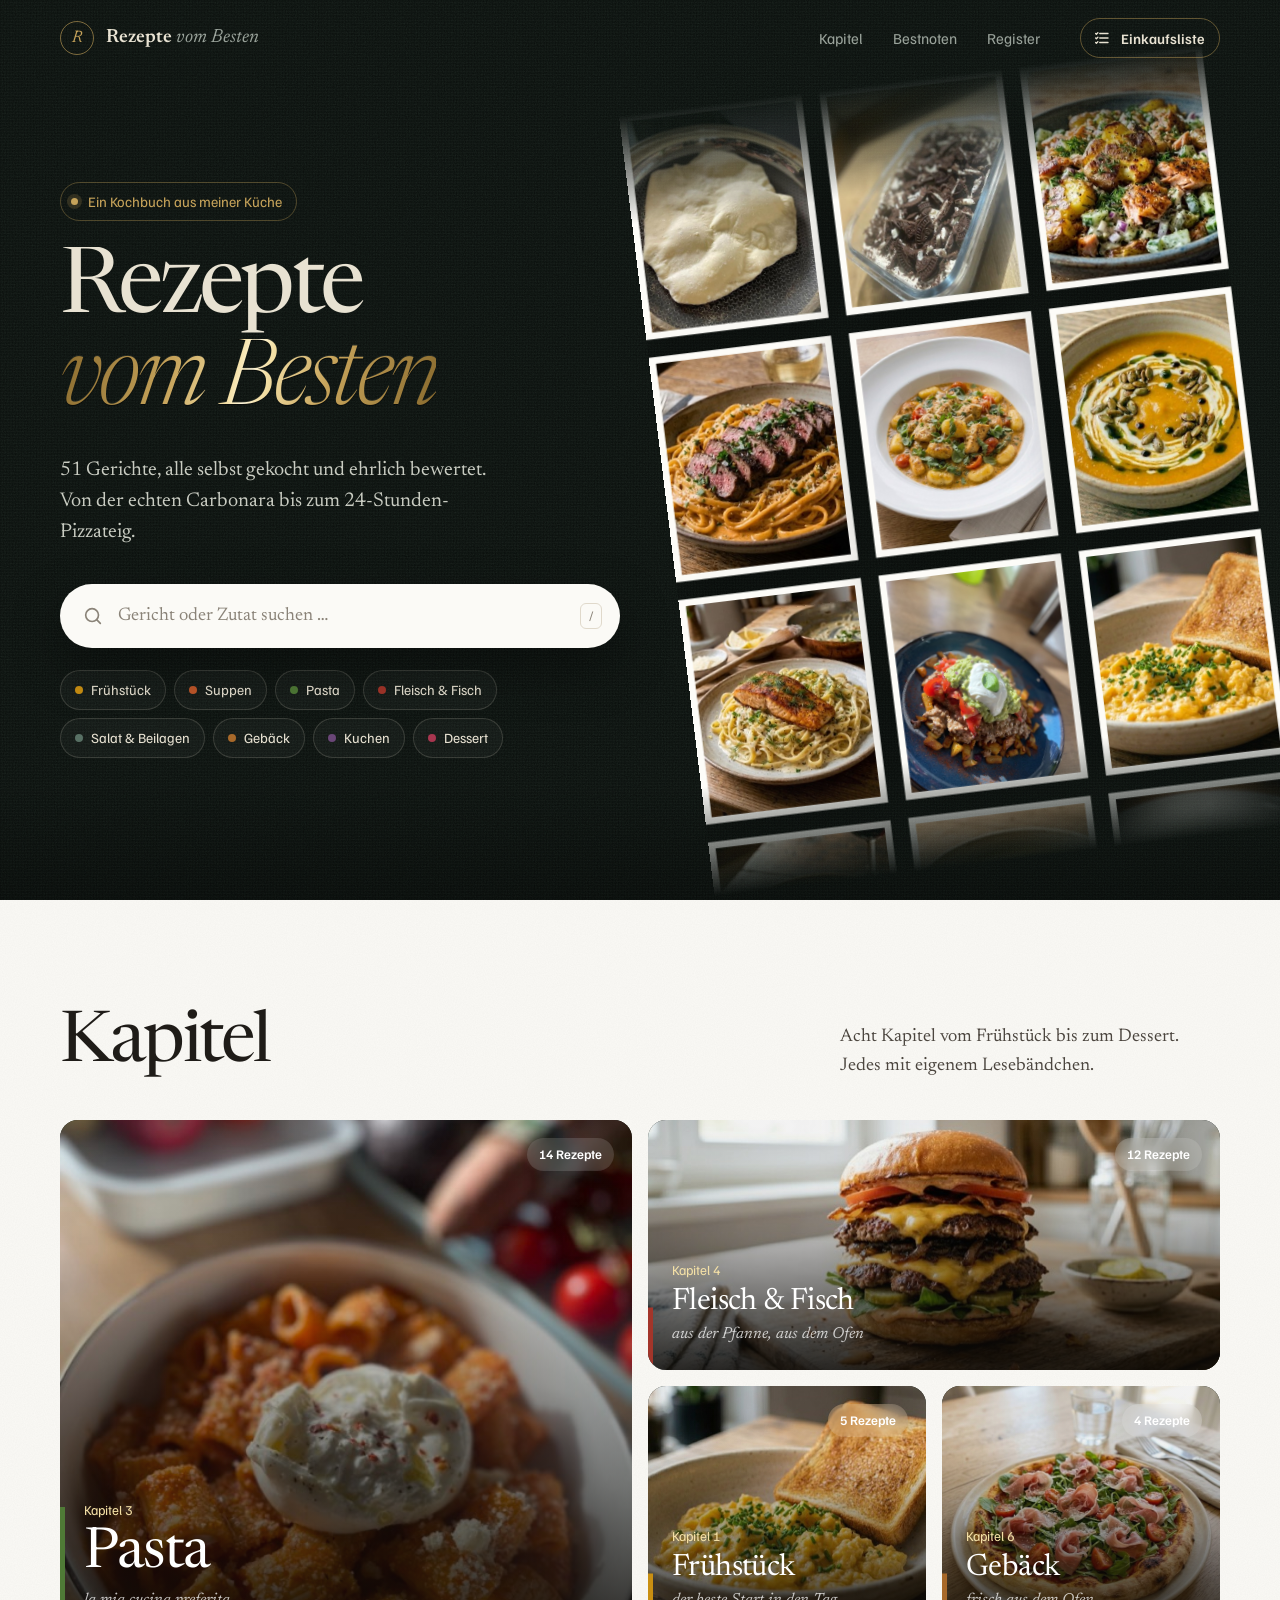
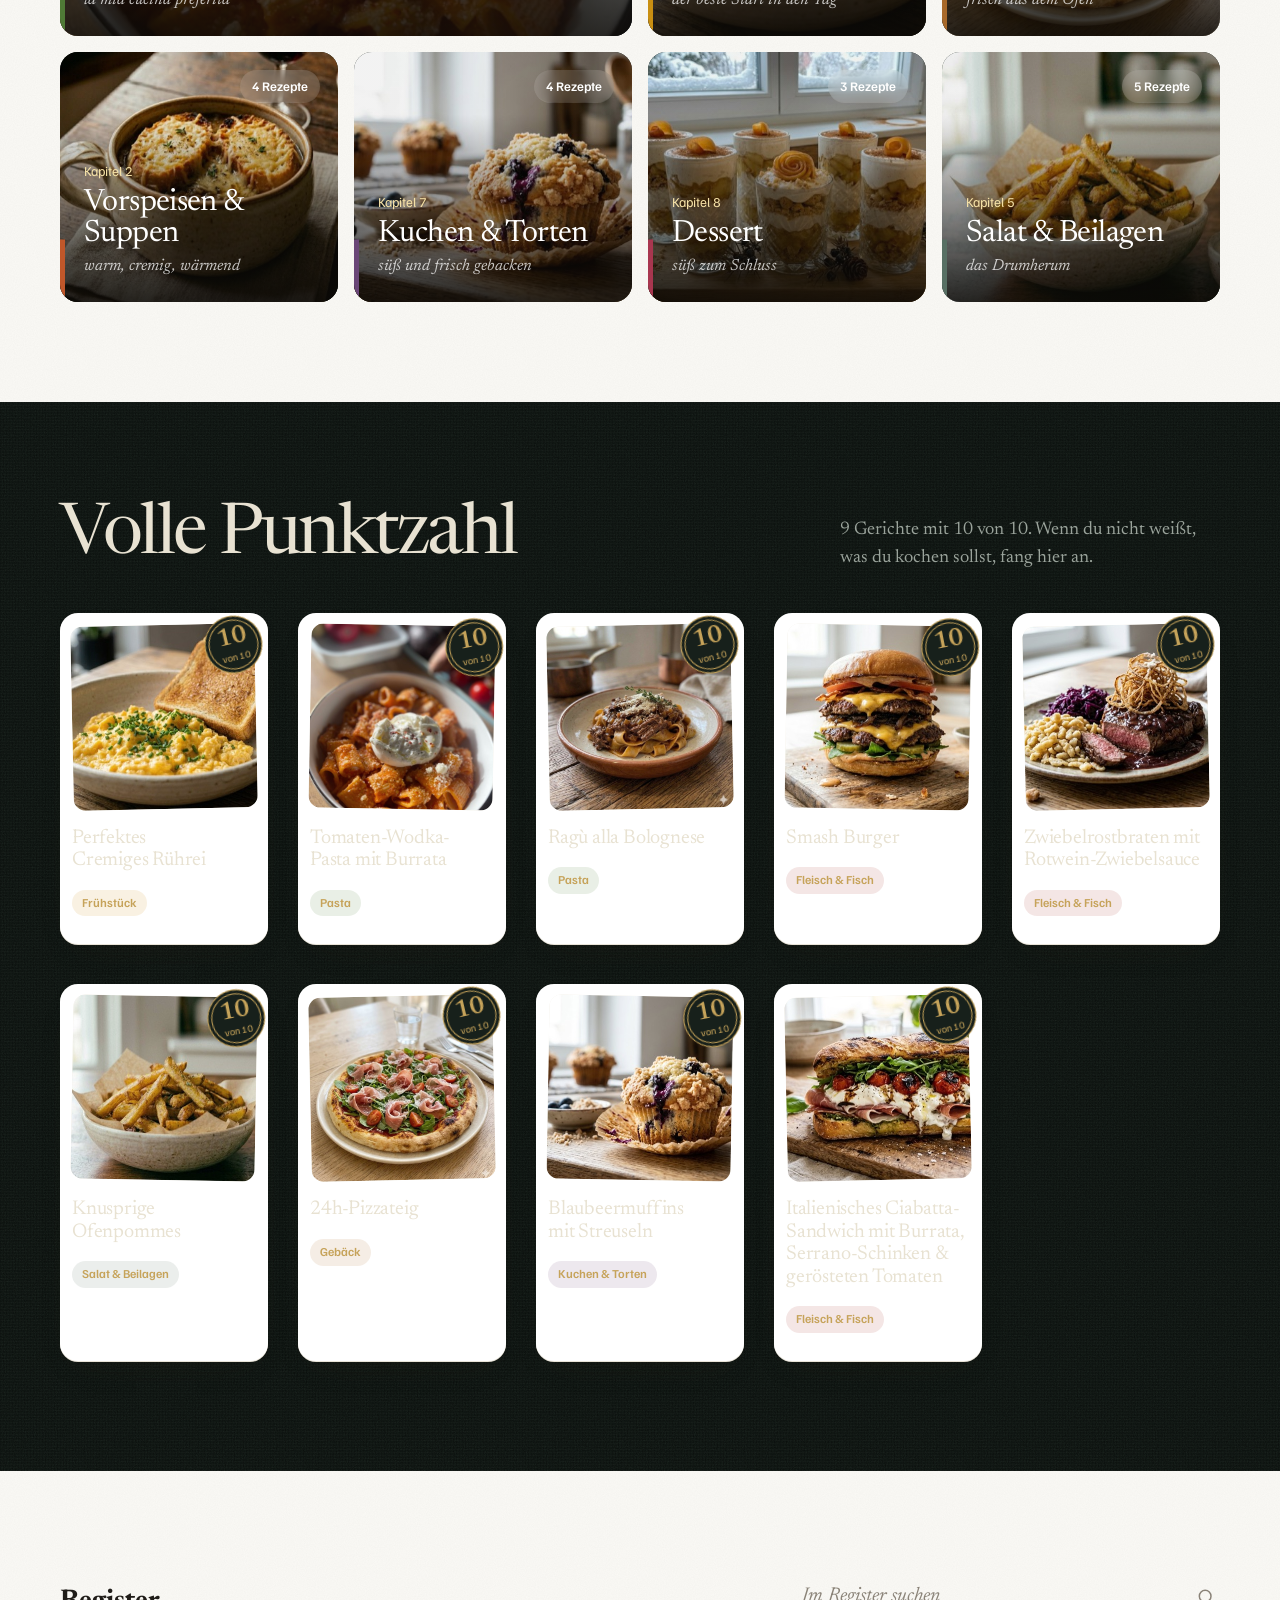
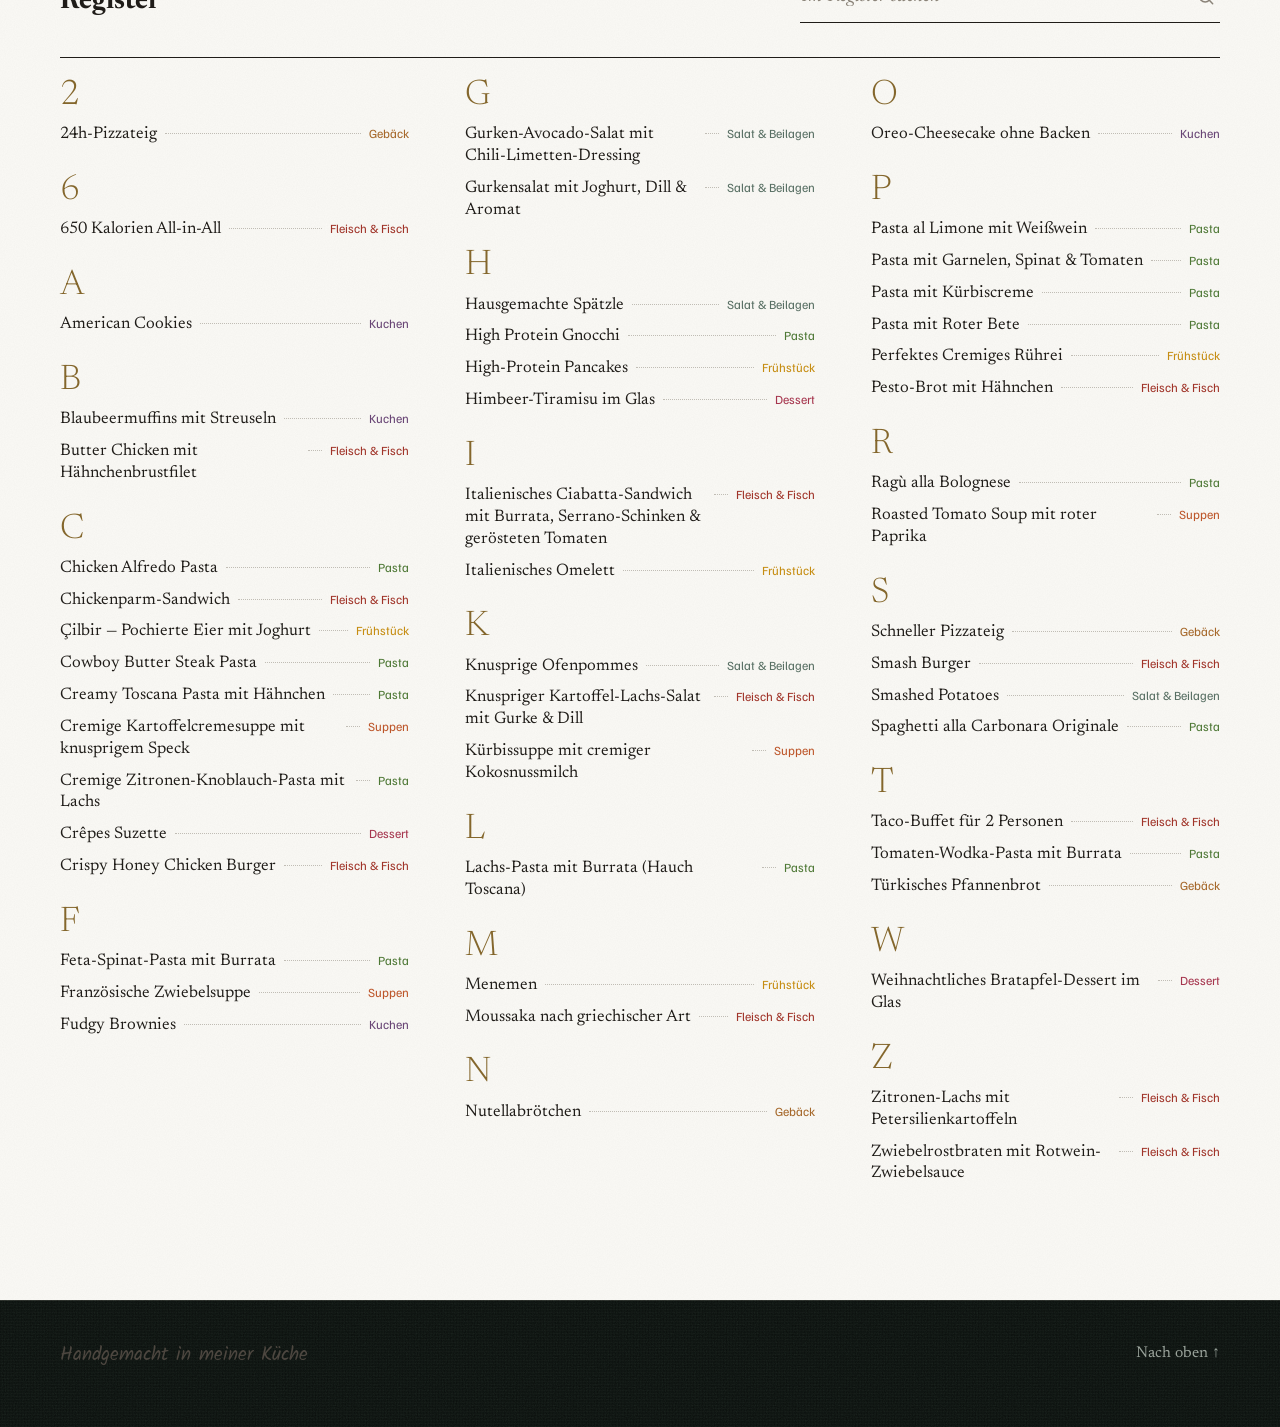
==== index.html @ 5a5b159a "High Protein Gnocchi: Bewertung 7,5/10, Schwierigkeit 3/10 Co-Authored-By: Claude Opus 5.5 <noreply@" ====
<!DOCTYPE html>
<html lang="de">
<head>
<meta charset="UTF-8">
<meta name="viewport" content="width=device-width, initial-scale=1.0, viewport-fit=cover">
<meta name="theme-color" content="#0a0d0b">
<title>Rezepte vom Besten</title>
<link rel="preconnect" href="https://fonts.googleapis.com">
<link rel="preconnect" href="https://fonts.gstatic.com" crossorigin>
<link href="https://fonts.googleapis.com/css2?family=Newsreader:ital,opsz,wght@0,6..72,200..800;1,6..72,200..800&family=Familjen+Grotesk:wght@400..700&family=Kalam:wght@300;400&display=swap" rel="stylesheet">
<link rel="stylesheet" href="assets/book.css?v=5edb16ca">
</head>
<body data-page="index">
<noscript><p style="padding:40px;font-family:Georgia,serif">Für das Kochbuch muss JavaScript eingeschaltet sein.</p></noscript>
<script src="assets/recipes.js?v=9e4c5e9c"></script>
<script src="assets/book.js?v=c3e6f77a"></script>
</body>
</html>
---- assets/book.css ----
/* ═══════════════════════════════════════════════════════════
   Rezepte vom Besten — ein Kochbuch
   Einband (dunkel, Leinen, Goldprägung) + Papierseiten (hell)
   ═══════════════════════════════════════════════════════════ */
:root{
  --paper:#fbfaf6;--paper-2:#f3f0e8;--paper-edge:#e9e4d8;
  --ink:#1f1c18;--ink-2:#4d4740;--pencil:#8a8378;--rule:#e0d9cb;
  --cover:#17201b;--cover-2:#1f2a24;--cover-3:#2a3730;--cover-ink:#e8e2d2;--cover-mute:#9aa39b;
  --foil:#c6a35a;--foil-hi:#f4e0a6;--foil-lo:#86682c;
  --ch:#4f7a36;
  --serif:'Newsreader',Georgia,'Times New Roman',serif;
  --sans:'Familjen Grotesk',system-ui,-apple-system,sans-serif;
  --hand:'Kalam',cursive;
  --ease:cubic-bezier(.2,.75,.2,1);
  --noise:url("data:image/svg+xml,%3Csvg xmlns='http://www.w3.org/2000/svg' width='220' height='220'%3E%3Cfilter id='n'%3E%3CfeTurbulence type='fractalNoise' baseFrequency='.9' numOctaves='3' stitchTiles='stitch'/%3E%3CfeColorMatrix values='0 0 0 0 0 0 0 0 0 0 0 0 0 0 0 0 0 0 .55 0'/%3E%3C/filter%3E%3Crect width='220' height='220' filter='url(%23n)'/%3E%3C/svg%3E");
}
*,*::before,*::after{margin:0;padding:0;box-sizing:border-box}
html{-webkit-text-size-adjust:100%}
body{font-family:var(--serif);font-optical-sizing:auto;background:var(--paper);color:var(--ink);font-size:18px;line-height:1.55;-webkit-font-smoothing:antialiased;overflow-x:hidden}
img{display:block;max-width:100%}
a{color:inherit;text-decoration:none}
button{font:inherit;color:inherit;background:none;border:0;cursor:pointer}
:focus-visible{outline:2px solid var(--ch);outline-offset:3px;border-radius:4px}
.dark :focus-visible,.bar :focus-visible{outline-color:var(--foil)}
.sr{position:absolute;width:1px;height:1px;overflow:hidden;clip:rect(0 0 0 0);white-space:nowrap}
.wrap{max-width:1240px;margin:0 auto;padding:0 40px}
.num{font-variant-numeric:oldstyle-nums proportional-nums}
.tab{font-variant-numeric:tabular-nums lining-nums}

/* textures */
.linen{background-color:var(--cover);
  background-image:var(--noise),
    repeating-linear-gradient(0deg,rgba(255,255,255,.022) 0 1px,transparent 1px 3px),
    repeating-linear-gradient(90deg,rgba(0,0,0,.12) 0 1px,transparent 1px 3px);
  background-blend-mode:overlay,normal,normal;color:var(--cover-ink)}
.grain{position:relative;background-color:var(--paper)}
.grain::before{content:'';position:absolute;inset:0;background-image:var(--noise);opacity:.05;pointer-events:none;mix-blend-mode:multiply}

/* gold foil */
.foil{background:linear-gradient(105deg,var(--foil-lo) 0%,var(--foil) 30%,var(--foil-hi) calc(var(--fx,50%) - 4%),#fff7dc var(--fx,50%),var(--foil-hi) calc(var(--fx,50%) + 4%),var(--foil) 70%,var(--foil-lo) 100%);
  -webkit-background-clip:text;background-clip:text;color:transparent;
  filter:drop-shadow(0 1px 0 rgba(0,0,0,.55)) drop-shadow(0 -1px 0 rgba(255,240,200,.08))}

/* ── Leiste oben ── */
.bar{position:sticky;top:0;z-index:40;color:var(--cover-ink);border-bottom:1px solid rgba(198,163,90,.22)}
.bar .wrap{display:flex;align-items:center;gap:28px;height:60px}
.brand{font-style:italic;font-size:1.15rem;font-weight:400;white-space:nowrap;letter-spacing:.005em}
.brand b{font-style:normal;font-weight:600}
.list-btn{display:inline-flex;align-items:center;gap:10px;font-family:var(--sans);font-size:.9rem;font-weight:600;padding:8px 14px 8px 12px;border:1px solid rgba(198,163,90,.45);border-radius:999px;color:var(--cover-ink);white-space:nowrap;transition:background .2s,border-color .2s}
.list-btn:hover{background:rgba(198,163,90,.12);border-color:var(--foil)}
.list-btn svg{width:18px;height:18px}
.list-btn .count{min-width:22px;height:22px;border-radius:11px;background:var(--foil);color:var(--cover);font-size:.78rem;display:grid;place-items:center;padding:0 6px}
.list-btn .count:empty{display:none}
.list-btn.bump{animation:bump .5s var(--ease)}
@keyframes bump{40%{transform:scale(1.12)}}

/* ── Kapitel-Aufschlag ── */
.opener{position:relative;overflow:hidden;padding:84px 0 110px}
.opener .wrap{display:grid;grid-template-columns:1.1fr .9fr;gap:72px;align-items:start}
.kap{font-family:var(--sans);font-size:.95rem;color:var(--foil);display:flex;align-items:center;gap:14px}
.kap::after{content:'';height:1px;width:64px;background:linear-gradient(90deg,var(--foil),transparent)}
.opener h1{font-weight:300;font-size:clamp(3.8rem,9vw,8.4rem);line-height:.92;letter-spacing:-.03em;margin:22px 0 26px;text-wrap:balance}
.epigraph{font-style:italic;font-size:1.35rem;color:var(--foil);margin-bottom:18px}
.intro{font-size:1.2rem;line-height:1.6;color:#cfd2c8;max-width:34ch}
.minitoc{margin-top:48px;max-width:560px;border-top:1px solid rgba(232,226,210,.14)}
.minitoc a{display:flex;align-items:baseline;gap:12px;padding:11px 0;border-bottom:1px solid rgba(232,226,210,.08);font-size:1.08rem;transition:color .2s,padding .3s var(--ease)}
.minitoc a:hover{color:#fff;padding-left:8px}
.minitoc .lead{flex:1;border-bottom:1px dotted rgba(232,226,210,.28);transform:translateY(-4px);min-width:20px}
.minitoc .r{font-family:var(--sans);font-size:.85rem;color:var(--cover-mute)}
.tipped{position:relative;height:560px;margin-top:20px}
.tipped figure{position:absolute;background:#fdfcf8;padding:10px 10px 34px;box-shadow:0 22px 50px rgba(0,0,0,.45),0 2px 6px rgba(0,0,0,.3);transition:transform .8s var(--ease)}
.tipped img{width:100%;height:100%;object-fit:cover}
.tipped figcaption{position:absolute;left:12px;right:12px;bottom:8px;font-family:var(--hand);font-size:1rem;color:var(--ink-2);white-space:nowrap;overflow:hidden;text-overflow:ellipsis}
.tipped figure:nth-child(1){width:62%;height:62%;right:4%;top:0;transform:rotate(3deg) translate(var(--mx1,0),var(--my1,0))}
.tipped figure:nth-child(2){width:50%;height:48%;left:0;top:30%;transform:rotate(-5deg) translate(var(--mx2,0),var(--my2,0));z-index:2}
.tipped figure:nth-child(3){width:46%;height:44%;right:10%;bottom:0;transform:rotate(1.5deg) translate(var(--mx3,0),var(--my3,0));z-index:3}
.ribbon{position:absolute;top:-4px;right:5%;width:30px;height:min(78%,620px);z-index:5;background:linear-gradient(90deg,rgba(0,0,0,.18),transparent 30%,rgba(255,255,255,.12) 55%,transparent 70%,rgba(0,0,0,.2)),var(--ch);
  clip-path:polygon(0 0,100% 0,100% 100%,50% calc(100% - 16px),0 100%);transform-origin:top center;box-shadow:0 0 0 1px rgba(0,0,0,.1)}
@media (prefers-reduced-motion:no-preference){.ribbon{animation:sway 2.4s var(--ease) .3s both}}
@keyframes sway{0%{transform:translateY(-100%)}55%{transform:translateY(0) rotate(1.4deg)}75%{transform:rotate(-.7deg)}100%{transform:none}}

/* ── Papierseite mit Rezepten ── */
.pages{padding:72px 0 120px;position:relative}
.toolbar{display:flex;align-items:baseline;justify-content:space-between;gap:24px;flex-wrap:wrap;border-bottom:1px solid var(--rule);padding-bottom:14px;margin-bottom:52px}
.toolbar h2{font-weight:400;font-size:clamp(2rem,4vw,2.8rem);letter-spacing:-.02em}
.sort{display:flex;align-items:baseline;gap:6px 20px;flex-wrap:wrap;font-family:var(--sans);font-size:.92rem;color:var(--pencil)}
.sort button{color:var(--ink-2);padding:4px 0;border-bottom:2px solid transparent;transition:color .2s,border-color .2s}
.sort button:hover{color:var(--ink)}
.sort button[aria-pressed="true"]{color:var(--ink);border-bottom-color:var(--ch);font-weight:600}
.grid{display:grid;grid-template-columns:repeat(3,1fr);gap:64px 44px}
.rc{position:relative;display:block;text-align:left}
.plate{position:relative;background:#fff;padding:8px;box-shadow:0 1px 0 var(--paper-edge),0 10px 26px -12px rgba(40,30,15,.28);transition:transform .5s var(--ease),box-shadow .5s var(--ease)}
.plate .ph{aspect-ratio:4/3;overflow:hidden;background:var(--paper-2)}
.plate img{width:100%;height:100%;object-fit:cover;filter:saturate(.92);transition:transform 1.1s var(--ease),filter .5s}
.noimg{width:100%;height:100%;display:grid;place-items:center;font-style:italic;color:var(--pencil);font-size:1.05rem;background:repeating-linear-gradient(135deg,var(--paper-2) 0 10px,var(--paper) 10px 20px)}
.rc:hover .plate,.rc:focus-visible .plate{transform:translateY(-6px) rotate(-.6deg);box-shadow:0 1px 0 var(--paper-edge),0 26px 44px -16px rgba(40,30,15,.36)}
.rc:hover img{transform:scale(1.045);filter:saturate(1.05)}
.stamp{position:absolute;right:-14px;top:-14px;z-index:2;width:66px;height:66px;border-radius:50%;display:grid;place-items:center;align-content:center;background:var(--paper);color:var(--ch);border:1.5px solid currentColor;box-shadow:inset 0 0 0 3px var(--paper),inset 0 0 0 4px currentColor;transform:rotate(-12deg);font-family:var(--sans);line-height:1}
.stamp b{font-family:var(--serif);font-size:1.55rem;font-weight:600}
.stamp small{font-size:.62rem;margin-top:2px}
.stamp.new{font-size:.8rem;font-weight:700}
.rc-label{display:block;font-family:var(--sans);font-size:.8rem;color:var(--ch);margin:22px 0 6px;font-weight:600}
.rc h3{font-weight:500;font-size:1.6rem;line-height:1.12;letter-spacing:-.01em;text-wrap:balance}
.rc h3 span{background:linear-gradient(var(--ch),var(--ch)) 0 100%/0 1.5px no-repeat;transition:background-size .5s var(--ease)}
.rc:hover h3 span{background-size:100% 1.5px}
.rc .script{display:block;font-style:italic;color:var(--pencil);font-size:1.05rem;margin-top:4px}
.rc p{font-size:1rem;color:var(--ink-2);margin-top:12px;display:-webkit-box;-webkit-line-clamp:3;-webkit-box-orient:vertical;overflow:hidden}
.facts{display:grid;grid-template-columns:repeat(3,auto);justify-content:start;gap:0 28px;margin-top:16px;padding-top:12px;border-top:1px solid var(--rule)}
.facts dt{font-family:var(--sans);font-size:.74rem;color:var(--pencil)}
.facts dd{font-family:var(--sans);font-size:.95rem;font-weight:600;color:var(--ink)}
.grid .rc{animation:none}
@media (prefers-reduced-motion:no-preference){.grid.sorted .rc{animation:shuffle .55s var(--ease) both;animation-delay:calc(var(--i)*35ms)}}
@keyframes shuffle{from{opacity:0;transform:translateY(16px)}}

footer.colophon{border-top:1px solid var(--rule);padding:40px 0 56px;color:var(--pencil);font-size:.98rem}
footer.colophon .wrap{display:flex;justify-content:space-between;gap:16px;flex-wrap:wrap}
footer.colophon em{font-family:var(--hand);font-style:normal;font-size:1.2rem;color:var(--ink-2)}
.dark footer.colophon,footer.colophon.dark{border-color:rgba(232,226,210,.12);color:var(--cover-mute)}

/* ═══ Rezept-Seite (Overlay) ═══ */
.sheet-wrap{position:fixed;inset:0;z-index:60;overflow-y:auto;overscroll-behavior:contain;background:rgba(14,19,16,.72);backdrop-filter:blur(6px);-webkit-backdrop-filter:blur(6px);opacity:0;visibility:hidden;transition:opacity .35s,visibility 0s .35s;perspective:2200px}
.sheet-wrap.open{opacity:1;visibility:visible;transition:opacity .35s}
.sheet{position:relative;max-width:1180px;margin:40px auto 80px;min-height:60vh;background:var(--paper);box-shadow:0 40px 120px rgba(0,0,0,.55);transform-origin:left center;min-height:60vh}
.sheet::after{content:'';position:absolute;inset:0 auto 0 0;width:42px;pointer-events:none;background:linear-gradient(90deg,rgba(60,45,20,.13),transparent)}
@media (prefers-reduced-motion:no-preference){
  .sheet-wrap.open .sheet{animation:turn .75s var(--ease) both}
  .sheet-wrap.open .sheet .shade{animation:shade .75s var(--ease) both}
}
@keyframes turn{from{transform:rotateY(-62deg) translateX(30px);opacity:.3}to{transform:none;opacity:1}}
.shade{position:absolute;inset:0;pointer-events:none;z-index:5;background:linear-gradient(90deg,rgba(0,0,0,.35),rgba(0,0,0,0));opacity:0}
@keyframes shade{from{opacity:1}to{opacity:0}}
.sheet-close{position:sticky;top:16px;float:right;margin:16px 16px 0 0;z-index:6;width:46px;height:46px;border-radius:50%;background:var(--paper);border:1px solid var(--rule);display:grid;place-items:center;font-size:1.3rem;box-shadow:0 4px 14px rgba(0,0,0,.1);transition:transform .2s}
.sheet-close:hover{transform:rotate(90deg)}
.s-head{padding:64px 72px 36px}
.s-kap{font-family:var(--sans);font-size:.9rem;color:var(--ch);font-weight:600}
.s-head h2{font-weight:400;font-size:clamp(2.4rem,5.4vw,4.4rem);line-height:1;letter-spacing:-.025em;margin:14px 0 10px;max-width:16ch;text-wrap:balance}
.s-head .script{font-style:italic;font-size:1.35rem;color:var(--pencil)}
.s-row{display:flex;align-items:flex-end;justify-content:space-between;gap:28px;flex-wrap:wrap;margin-top:34px}
.s-facts{display:flex;gap:40px;flex-wrap:wrap}
.s-facts dt{font-family:var(--sans);font-size:.78rem;color:var(--pencil)}
.s-facts dd{font-size:1.25rem;font-weight:500}
.s-actions{display:flex;gap:10px;flex-wrap:wrap}
.btn{display:inline-flex;align-items:center;gap:10px;font-family:var(--sans);font-weight:600;font-size:.95rem;padding:13px 22px;border-radius:999px;border:1.5px solid var(--ink);transition:background .2s,color .2s,transform .15s}
.btn svg{width:18px;height:18px;flex-shrink:0}
.btn:active{transform:scale(.97)}
.btn.solid{background:var(--ink);color:var(--paper)}
.btn.solid:hover{background:var(--ch);border-color:var(--ch)}
.btn:not(.solid):hover{background:var(--ink);color:var(--paper)}
.s-photo{margin:0 72px;background:#fff;padding:10px;box-shadow:0 14px 40px -18px rgba(40,30,15,.35)}
.s-photo img{width:100%;aspect-ratio:21/9;object-fit:cover}
.s-body{display:grid;grid-template-columns:minmax(300px,380px) 1fr;gap:64px;padding:56px 72px 40px}
.s-body h3{font-weight:500;font-size:1.9rem;letter-spacing:-.015em;margin-bottom:4px}
.ings{position:sticky;top:24px;align-self:start}
.servings{display:flex;align-items:center;gap:12px;margin:12px 0 18px;font-family:var(--sans);font-size:.95rem;color:var(--ink-2)}
.stepper{display:inline-flex;align-items:center;border:1.5px solid var(--ink);border-radius:999px;overflow:hidden}
.stepper button{width:38px;height:36px;font-size:1.2rem;line-height:1;transition:background .2s}
.stepper button:hover{background:var(--paper-2)}
.stepper button:disabled{opacity:.3;cursor:default}
.stepper output{min-width:46px;text-align:center;font-weight:700;font-size:1.05rem}
.servings .reset-s{color:var(--pencil);text-decoration:underline;text-underline-offset:3px;font-size:.85rem}
.servings .reset-s[hidden]{display:none}
.ing-list{list-style:none}
.ing-group{font-family:var(--sans);font-size:.82rem;font-weight:700;color:var(--ch);padding:18px 0 4px}
.ing{display:grid;grid-template-columns:24px 1fr;gap:14px;align-items:start;padding:10px 0;border-bottom:1px solid var(--rule);cursor:pointer;user-select:none;-webkit-tap-highlight-color:transparent}
.box{width:20px;height:20px;margin-top:3px;border:1.5px solid var(--ink-2);border-radius:4px;position:relative;transition:border-color .2s,background .2s}
.box svg{position:absolute;inset:-4px -6px -2px -2px;width:28px;height:26px;stroke:var(--ch);stroke-width:2.6;fill:none;stroke-linecap:round;stroke-linejoin:round;stroke-dasharray:30;stroke-dashoffset:30;transition:stroke-dashoffset .35s var(--ease)}
.box svg{opacity:0}.ing.done .box svg{stroke-dashoffset:0;opacity:1}
.ing.done .box{border-color:var(--pencil)}
.ing-t{justify-self:start;position:relative;font-size:1.05rem;line-height:1.4;transition:color .3s}
.ing-a{font-family:var(--sans);font-weight:600;font-size:.95rem;margin-right:6px;font-variant-numeric:tabular-nums}
.ing-a.scaled{color:var(--ch)}
.ing-t::after{content:'';position:absolute;left:-3px;right:-3px;top:55%;height:2px;border-radius:2px;background:var(--pencil);transform:scaleX(0) rotate(-.8deg);transform-origin:left;transition:transform .4s var(--ease);opacity:.85}
.ing.done .ing-t{color:var(--pencil)}
.ing.done .ing-t::after{transform:scaleX(1) rotate(-.8deg)}
.progress{margin-top:18px;font-family:var(--sans);font-size:.85rem;color:var(--pencil);display:flex;justify-content:space-between}
.track{height:3px;background:var(--rule);border-radius:2px;margin-top:8px;overflow:hidden}
.track i{display:block;height:100%;background:var(--ch);width:0;transition:width .45s var(--ease)}
.ing-actions{display:flex;flex-direction:column;gap:10px;margin-top:22px}
.ing-actions .btn{justify-content:center}
.linkish{font-family:var(--sans);font-size:.88rem;color:var(--pencil);text-decoration:underline;text-underline-offset:3px;align-self:center}
.linkish:hover{color:var(--ink)}
.steps{list-style:none;counter-reset:s}
.step{display:grid;grid-template-columns:70px 1fr;gap:20px;padding:26px 0;border-bottom:1px solid var(--rule);cursor:pointer;-webkit-tap-highlight-color:transparent}
.step:first-child{padding-top:14px}
.step-n{position:relative;font-weight:300;font-size:3.4rem;line-height:.9;color:var(--ch);font-variant-numeric:oldstyle-nums;transition:opacity .3s}
.step-n svg{position:absolute;left:-4px;top:-6px;width:58px;height:52px;fill:none;stroke:var(--ink-2);stroke-width:2.4;stroke-linecap:round;stroke-dasharray:80;stroke-dashoffset:80;transition:stroke-dashoffset .5s var(--ease)}
.step.done .step-n{color:var(--rule)}
.step.done .step-n svg{stroke-dashoffset:0}
.step h4{font-weight:600;font-size:1.28rem;line-height:1.25;margin-bottom:6px}
.step p{font-size:1.1rem;line-height:1.68;color:var(--ink-2);max-width:66ch;transition:color .3s}
.step.done h4,.step.done p{color:var(--pencil)}
.timer-chip{display:inline-flex;align-items:center;gap:6px;font-family:var(--sans);font-size:.82rem;font-weight:600;color:var(--ch);border:1.5px solid currentColor;border-radius:999px;padding:2px 10px 2px 8px;margin:0 2px;vertical-align:1px;white-space:nowrap;transition:background .2s,color .2s}
.timer-chip svg{width:14px;height:14px}
.timer-chip:hover{background:var(--ch);color:#fff}
.timer-chip.running{background:var(--ch);color:#fff}
.hint{font-family:var(--sans);font-size:.85rem;color:var(--pencil);margin-top:10px}
.notes{padding:20px 72px 80px}
.notes h3{font-weight:500;font-size:1.9rem;margin-bottom:24px}
.slips{display:grid;grid-template-columns:repeat(auto-fill,minmax(260px,1fr));gap:28px}
.slip{position:relative;background:#fffbea;padding:26px 22px 20px;font-family:var(--hand);font-weight:300;font-size:1.18rem;line-height:1.45;color:#3c3a50;box-shadow:0 8px 20px -10px rgba(60,45,10,.3);background-image:repeating-linear-gradient(transparent 0 27px,rgba(80,110,160,.14) 27px 28px);background-position:0 18px}
.slip:nth-child(odd){transform:rotate(-1.1deg)}
.slip:nth-child(even){transform:rotate(.9deg)}
.slip::before{content:'';position:absolute;top:-10px;left:50%;width:84px;height:22px;transform:translateX(-50%) rotate(-2deg);background:rgba(225,215,185,.75);box-shadow:0 1px 2px rgba(0,0,0,.08)}

/* ═══ Timer ═══ */
.timers{position:fixed;left:20px;bottom:20px;z-index:90;display:flex;flex-direction:column-reverse;gap:10px;max-width:calc(100vw - 40px)}
.tm{display:grid;grid-template-columns:auto 1fr auto;align-items:center;gap:14px;min-width:270px;padding:12px 12px 12px 16px;border-radius:16px;color:var(--cover-ink);box-shadow:0 16px 40px rgba(0,0,0,.4);border:1px solid rgba(198,163,90,.3)}
@media (prefers-reduced-motion:no-preference){.tm{animation:pop .4s var(--ease) both}}
@keyframes pop{from{opacity:0;transform:translateY(14px) scale(.96)}}
.tm .clock{font-family:var(--sans);font-weight:700;font-size:1.55rem;font-variant-numeric:tabular-nums;letter-spacing:-.01em}
.tm .lbl{font-size:.92rem;line-height:1.25;color:var(--cover-mute);overflow:hidden;display:-webkit-box;-webkit-line-clamp:2;-webkit-box-orient:vertical}
.tm .ctl{display:flex;gap:4px}
.tm .ctl button{width:34px;height:34px;border-radius:50%;display:grid;place-items:center;color:var(--cover-ink);transition:background .2s}
.tm .ctl button:hover{background:rgba(232,226,210,.12)}
.tm .ctl svg{width:16px;height:16px}
.tm.paused .clock{opacity:.5}
.tm.ring{border-color:var(--foil);background-color:#3a2e14}
.tm.ring .clock{color:var(--foil-hi)}
@media (prefers-reduced-motion:no-preference){.tm.ring{animation:ring 1s ease-in-out infinite}}
@keyframes ring{50%{box-shadow:0 0 0 6px rgba(198,163,90,.35),0 16px 40px rgba(0,0,0,.4)}}

/* ═══ Einkaufsliste ═══ */
.drawer-bg{position:fixed;inset:0;z-index:70;background:rgba(14,19,16,.5);opacity:0;visibility:hidden;transition:opacity .3s,visibility 0s .3s}
.drawer-bg.open{opacity:1;visibility:visible;transition:opacity .3s}
.drawer{position:fixed;top:0;right:0;bottom:0;z-index:71;width:min(440px,100vw);display:flex;flex-direction:column;box-shadow:-30px 0 80px rgba(0,0,0,.3);transform:translateX(104%);transition:transform .45s var(--ease)}
.drawer.open{transform:none}
.drawer-h{display:flex;align-items:center;justify-content:space-between;padding:26px 28px 14px;border-bottom:1px solid var(--rule)}
.drawer-h h2{font-weight:400;font-size:2rem;letter-spacing:-.02em}
.drawer-b{flex:1;overflow-y:auto;padding:8px 28px 24px;position:relative}
.lg{padding:18px 0 6px}
.lg-h{display:flex;align-items:baseline;justify-content:space-between;gap:12px;margin-bottom:4px}
.lg-h a{font-weight:600;font-size:1.12rem;line-height:1.25}
.lg-h a:hover{text-decoration:underline;text-underline-offset:3px}
.lg-h small{display:block;font-family:var(--sans);font-size:.78rem;color:var(--pencil);font-weight:400}
.lg-h button{font-family:var(--sans);font-size:.8rem;color:var(--pencil);text-decoration:underline;text-underline-offset:3px;flex-shrink:0}
.drawer .ing{padding:8px 0}
.drawer-f{display:flex;gap:10px;flex-wrap:wrap;padding:16px 28px 24px;border-top:1px solid var(--rule)}
.drawer-f .btn{padding:10px 16px;font-size:.88rem}
.empty{padding:40px 0;color:var(--ink-2);font-size:1.1rem;max-width:30ch}
.empty em{display:block;font-family:var(--hand);font-style:normal;font-size:1.3rem;color:var(--pencil);margin-top:10px}
.x{width:42px;height:42px;border-radius:50%;display:grid;place-items:center;font-size:1.3rem;transition:background .2s,transform .2s}
.x:hover{background:var(--paper-2);transform:rotate(90deg)}

.toast{position:fixed;left:50%;bottom:24px;z-index:95;transform:translate(-50%,20px);opacity:0;visibility:hidden;display:flex;align-items:center;gap:16px;padding:12px 12px 12px 20px;border-radius:999px;font-family:var(--sans);font-size:.95rem;color:var(--cover-ink);box-shadow:0 16px 40px rgba(0,0,0,.35);transition:opacity .3s,transform .4s var(--ease),visibility 0s .4s}
.toast.show{opacity:1;visibility:visible;transform:translate(-50%,0);transition:opacity .3s,transform .4s var(--ease)}
.toast button{font-weight:700;color:var(--foil);padding:6px 12px;border-radius:999px}
.toast button:hover{background:rgba(198,163,90,.14)}

/* ═══ Startseite ═══ */
.register{padding:40px 0 110px}
.reg-top{display:flex;align-items:flex-end;justify-content:space-between;gap:30px;flex-wrap:wrap;margin-bottom:34px}
.reg-top .page-h{margin-bottom:0}
.find{position:relative;width:min(420px,100%)}
.find input{width:100%;font:inherit;font-size:1.25rem;font-style:italic;background:transparent;border:0;border-bottom:1.5px solid var(--ink);padding:10px 36px 10px 2px;color:var(--ink)}
.find input::placeholder{color:var(--pencil)}
.find input:focus{outline:none;border-bottom-color:var(--foil-lo)}
.find svg{position:absolute;right:4px;top:50%;width:20px;height:20px;transform:translateY(-50%);color:var(--pencil)}
.reg{columns:3 280px;column-gap:56px;border-top:1px solid var(--ink);padding-top:20px}
.reg section{break-inside:avoid;margin-bottom:22px}
.reg h3{font-weight:300;font-size:2.2rem;line-height:1;color:var(--foil-lo);margin-bottom:6px}
.reg a{display:flex;align-items:baseline;gap:8px;padding:5px 0;font-size:1.05rem;line-height:1.3}
.reg a .lead{flex:1;border-bottom:1px dotted var(--pencil);opacity:.5;transform:translateY(-4px);min-width:14px}
.reg a small{font-family:var(--sans);font-size:.78rem;color:var(--c);white-space:nowrap}
.reg a:hover .nm{text-decoration:underline;text-decoration-color:var(--c);text-underline-offset:3px}
.reg mark{background:rgba(198,163,90,.32);color:inherit;border-radius:2px}
.reg-empty{font-size:1.15rem;color:var(--ink-2);padding:20px 0}

.best{padding:90px 0 110px}
.best-h{display:flex;align-items:baseline;justify-content:space-between;gap:20px;flex-wrap:wrap;margin-bottom:48px}
.best-h h2{font-weight:300;font-size:clamp(2.6rem,6vw,4.4rem);letter-spacing:-.03em;line-height:1}
.best-h p{font-style:italic;color:var(--cover-mute);font-size:1.15rem}
.shelf{display:grid;grid-template-columns:repeat(auto-fill,minmax(200px,1fr));gap:40px 30px}
.shelf .rc{color:var(--cover-ink)}
.shelf .plate{background:#fdfcf8;box-shadow:0 18px 40px rgba(0,0,0,.45)}
.shelf .rc:nth-child(odd) .plate{transform:rotate(-1.2deg)}
.shelf .rc:nth-child(even) .plate{transform:rotate(1deg)}
.shelf .rc:hover .plate{transform:translateY(-6px) rotate(0)}
.shelf .ph{aspect-ratio:1}
.shelf h3{font-size:1.25rem;margin-top:18px;font-weight:400}
.shelf .rc-label{margin-top:0;margin-bottom:0;color:var(--foil)}
.shelf .stamp{background:var(--cover);color:var(--foil);box-shadow:inset 0 0 0 3px var(--cover),inset 0 0 0 4px currentColor;width:58px;height:58px}

/* ── responsive ── */
@media (max-width:1080px){
  .grid{grid-template-columns:repeat(2,1fr)}
  .opener .wrap{grid-template-columns:1fr;gap:40px}
  .tipped{height:420px;max-width:620px}
  .s-body{grid-template-columns:1fr;gap:40px}
  .ings{position:static}
}
@media (max-width:720px){
  body{font-size:17px}
  .wrap{padding:0 18px}
  .list-btn .lt{display:none}
  .opener{padding:56px 0 80px}
  .ribbon{right:18px;width:22px;height:120px}
  .stepper button{width:46px;height:44px}
  .timer-chip{padding:5px 12px 5px 10px;margin:2px}
  .sort button{padding:8px 0}
  .tipped{height:300px}
  .grid{grid-template-columns:1fr;gap:56px}
  .stamp{right:-6px}
  .pages{padding:52px 0 90px}
  .toolbar{margin-bottom:40px}
  .sheet{margin:0;min-height:100vh}
  .sheet-close{margin:12px 12px 0 0}
  .s-head{padding:40px 20px 26px}
  .s-photo{margin:0 12px;padding:6px}
  .s-photo img{aspect-ratio:4/3}
  .s-body{padding:40px 20px 30px}
  .notes{padding:10px 20px 60px}
  .step{grid-template-columns:46px 1fr;gap:12px}
  .step-n{font-size:2.6rem}
  .step-n svg{width:44px;height:40px}
  .timers{left:12px;right:12px;bottom:12px}
  .tm{min-width:0}
}
@media (prefers-reduced-motion:reduce){
  *,*::before,*::after{animation:none!important;transition-duration:.01ms!important}
}
@media print{
  .bar,.timers,.toast,.sheet-close,.s-actions,.ing-actions,.drawer,.drawer-bg{display:none!important}
  .sheet-wrap{position:static;background:none;opacity:1;visibility:visible}
  .sheet{box-shadow:none;margin:0}
}

/* ═══════════ Überarbeitung: Leiste, Start, Umblättern, Auswahl ═══════════ */

/* Leiste mit Zurück-Knopf und Daumenregister */
.bar{transition:background-color .4s,border-color .4s,box-shadow .4s}
.bar .wrap{gap:22px;height:64px}
.back{display:inline-flex;align-items:center;gap:10px;font-family:var(--sans);font-size:.9rem;font-weight:600;color:var(--cover-ink);padding:6px 14px 6px 6px;border-radius:999px;border:1px solid rgba(232,226,210,.18);transition:background .25s,border-color .25s}
.back-i{width:32px;height:32px;border-radius:50%;display:grid;place-items:center;background:var(--foil);color:var(--cover);font-size:1rem;transition:transform .3s var(--ease)}
.back:hover{background:rgba(198,163,90,.1);border-color:rgba(198,163,90,.5)}
.back:hover .back-i{transform:translateX(-3px)}
.tabs{display:flex;align-items:flex-end;gap:4px;margin:0 auto;align-self:stretch;overflow-x:auto;scrollbar-width:none}
.tabs::-webkit-scrollbar{display:none}
.tabs a{position:relative;display:flex;align-items:center;gap:8px;white-space:nowrap;font-family:var(--sans);font-size:.85rem;color:var(--cover-mute);padding:9px 13px 10px;border-radius:9px 9px 0 0;background:rgba(255,255,255,.025);transform:translateY(6px);transition:transform .3s var(--ease),background .25s,color .25s}
.tabs a i{width:8px;height:8px;border-radius:50%;background:var(--c);flex-shrink:0;transition:transform .3s var(--ease)}
.tabs a:hover{transform:translateY(0);color:var(--cover-ink);background:rgba(255,255,255,.06)}
.tabs a:hover i{transform:scale(1.3)}
.tabs a[aria-current]{transform:translateY(0);background:var(--c);color:#fff;font-weight:600;box-shadow:0 -4px 14px rgba(0,0,0,.2)}
.tabs a[aria-current] i{background:#fff}

/* Kapitelseite: Ankommen */
@media (prefers-reduced-motion:no-preference){
  .arrive .opener .kap{animation:rise .7s var(--ease) .15s both}
  .arrive .opener h1{animation:rise .9s var(--ease) .22s both}
  .arrive .opener .epigraph,.arrive .opener .intro{animation:rise .8s var(--ease) .34s both}
  .arrive .minitoc a{animation:rise .6s var(--ease) both;animation-delay:calc(.4s + var(--j,0) * 40ms)}
  .arrive .tipped figure{animation:drop 1s var(--ease) both}
  .arrive .tipped figure:nth-child(1){animation-delay:.35s}.arrive .tipped figure:nth-child(2){animation-delay:.5s}.arrive .tipped figure:nth-child(3){animation-delay:.65s}
}
@keyframes drop{from{opacity:0;translate:0 -60px;rotate:-8deg}}

/* Erscheinen beim Scrollen */
.rv{opacity:0;transform:translateY(26px);transition:opacity .7s var(--ease),transform .8s var(--ease);transition-delay:var(--d,0ms)}
.rv.in{opacity:1;transform:none}
.grid.sorted .rc.rv{transition-delay:0ms}

/* Umblättern zwischen den Seiten */
.turn{position:fixed;inset:0;z-index:200;display:grid;place-items:center;pointer-events:none;transform:translateX(102%);visibility:hidden;
  box-shadow:-40px 0 80px rgba(0,0,0,.45);transform-origin:left center}
.turn::before{content:'';position:absolute;inset:0 auto 0 0;width:60px;background:linear-gradient(90deg,rgba(0,0,0,.35),transparent)}
.turn-in{text-align:center;opacity:0;transition:opacity .25s}
.turn-k{display:block;font-family:var(--sans);font-size:1rem;color:var(--foil);margin-bottom:14px}
.turn-t{display:block;font-weight:300;font-size:clamp(3rem,9vw,7.5rem);letter-spacing:-.03em;line-height:.95}
.turn-rb{position:absolute;top:0;right:12%;width:30px;height:42%;background:var(--c);clip-path:polygon(0 0,100% 0,100% 100%,50% calc(100% - 14px),0 100%)}
.turn.enter{visibility:visible;animation:turnIn .52s cubic-bezier(.6,0,.3,1) forwards}
.turn.enter .turn-in{opacity:1;transition-delay:.22s}
.turn.cover-now{visibility:visible;transform:none}
.turn.cover-now .turn-in{opacity:1}
.turn.leave{visibility:visible;animation:turnOut .75s cubic-bezier(.55,0,.25,1) .12s both}
.turn.leave .turn-in{opacity:0;transition:opacity .2s}
@keyframes turnIn{from{transform:perspective(2000px) translateX(100%) rotateY(-28deg)}to{transform:none}}
@keyframes turnOut{from{transform:none}to{transform:perspective(2000px) translateX(-104%) rotateY(18deg)}}

/* Suche auf den Kapitelseiten */
.toolbar{align-items:center}
.find.small{width:min(320px,100%);margin-left:auto}
.find.small input{font-size:1.05rem;padding:8px 32px 8px 2px}
.elsewhere{margin-top:70px;padding-top:26px;border-top:1px solid var(--rule)}
.elsewhere h3{font-weight:400;font-size:1.7rem;margin-bottom:12px}
.elsewhere .reg{border-top:0;padding-top:0}

/* Auswahl vor der Einkaufsliste */
.picker-wrap{position:fixed;inset:0;z-index:75;background:rgba(14,19,16,.55);display:grid;place-items:center;padding:20px;opacity:0;visibility:hidden;transition:opacity .3s,visibility 0s .3s}
.picker-wrap.open{opacity:1;visibility:visible;transition:opacity .3s}
.picker{width:min(560px,100%);max-height:min(86vh,820px);display:flex;flex-direction:column;box-shadow:0 40px 100px rgba(0,0,0,.45);transform:translateY(30px) scale(.97);transition:transform .45s var(--ease)}
.picker-wrap.open .picker{transform:none}
.picker .drawer-h{align-items:flex-start;gap:16px}
.picker h2{font-weight:400;font-size:1.9rem;letter-spacing:-.02em;line-height:1.1}
.pk-sub{font-size:1rem;color:var(--ink-2);margin-top:8px;max-width:40ch}
.pk-tools{display:flex;gap:22px;padding:12px 28px 0}
.pk-list{flex:1;overflow-y:auto;padding:4px 28px 10px}
.pk-list .ing{grid-template-columns:24px 1fr auto}
.have{font-family:var(--hand);font-size:1.05rem;color:var(--ch);opacity:0;transform:translateX(-6px) rotate(-3deg);transition:opacity .25s,transform .3s var(--ease)}
.pk-list .ing.done .have{opacity:1;transform:rotate(-3deg)}
.picker .btn:disabled{opacity:.35;cursor:default}

@media (max-width:1080px){
  .tabs{order:3;flex-basis:calc(100% + 80px);margin:0 -40px;padding:0 40px;align-self:auto;mask-image:linear-gradient(90deg,#000 88%,transparent)}
  .bar .wrap{flex-wrap:wrap;height:auto;padding-top:10px;gap:10px 16px}
  .bar .list-btn{margin-left:auto}
  .tabs a{transform:none}
}
@media (max-width:720px){
  .bar .wrap{padding-top:8px;gap:8px 10px}
  .back{padding:4px;border:0}
  .back-t{display:none}
  .brand{font-size:1.05rem}
  .tabs{flex-basis:calc(100% + 36px);margin:0 -18px;padding:0 18px}
  .tabs a{padding:8px 11px 9px;font-size:.82rem}
  .find.small{margin-left:0;width:100%;order:2}
  .sheet-close{margin:12px 12px 0 0}
  .picker-wrap{padding:0;place-items:end stretch}
  .picker{width:100%;max-height:92vh;border-radius:18px 18px 0 0}
  .pk-tools{padding:10px 20px 0}
  .pk-list{padding:4px 20px 10px}
  .picker .drawer-h,.picker .drawer-f{padding-left:20px;padding-right:20px}
}
@media (prefers-reduced-motion:reduce){.rv{opacity:1;transform:none}.turn{display:none}}

/* ═══════════ Startseite (neu) ═══════════ */
.inav{position:fixed;top:0;left:0;right:0;z-index:40;color:var(--cover-ink);transition:background-color .35s,box-shadow .35s,backdrop-filter .35s}
.inav .wrap{display:flex;align-items:center;gap:36px;height:76px;transition:height .35s}
.inav.solid{background:rgba(23,32,27,.82);backdrop-filter:blur(16px) saturate(1.2);-webkit-backdrop-filter:blur(16px) saturate(1.2);box-shadow:0 1px 0 rgba(198,163,90,.2)}
.inav.solid .wrap{height:62px}
.wordmark{display:flex;align-items:center;gap:12px;font-size:1.2rem;white-space:nowrap}
.wordmark .seal{width:34px;height:34px;border-radius:50%;border:1px solid rgba(198,163,90,.6);display:grid;place-items:center;font-style:italic;font-size:1.05rem;color:var(--foil)}
.wordmark b{font-weight:600}
.wordmark i{color:var(--cover-mute)}
.ilinks{display:flex;gap:30px;margin-left:auto;font-family:var(--sans);font-size:.95rem}
.ilinks a{position:relative;color:var(--cover-mute);padding:6px 0;transition:color .2s}
.ilinks a::after{content:'';position:absolute;left:0;right:0;bottom:0;height:1.5px;background:var(--foil);transform:scaleX(0);transform-origin:left;transition:transform .35s var(--ease)}
.ilinks a:hover{color:var(--cover-ink)}
.ilinks a:hover::after{transform:none}
.inav .list-btn{margin-left:4px}

.hero{position:relative;overflow:hidden;min-height:min(100svh,1000px);display:flex;align-items:center;padding:110px 0 70px}
.hero::after{content:'';position:absolute;inset:auto 0 0 0;height:120px;background:linear-gradient(transparent,rgba(0,0,0,.25));pointer-events:none}
.hero .wrap{position:relative;z-index:2;display:grid;grid-template-columns:minmax(0,1.05fr) minmax(0,.95fr);gap:56px;align-items:center;width:100%}
.hero-l{max-width:640px}
.eyebrow{display:inline-flex;align-items:center;gap:10px;font-family:var(--sans);font-size:.9rem;color:var(--foil);border:1px solid rgba(198,163,90,.35);border-radius:999px;padding:7px 14px 7px 10px}
.eyebrow i{width:7px;height:7px;border-radius:50%;background:var(--foil);box-shadow:0 0 0 4px rgba(198,163,90,.18)}
.hero h1{font-weight:400;font-size:clamp(3.4rem,7.2vw,6.8rem);line-height:.94;letter-spacing:-.04em;margin:26px 0 24px}
.hero h1 .l{display:block;overflow:hidden;padding-bottom:.06em}
.hero h1 .l span{display:block}
.hero h1 em{font-style:italic;font-weight:300}
.lede{font-size:1.25rem;line-height:1.55;color:#c9ccc2;max-width:40ch}
.hsearch{position:relative;margin-top:36px;max-width:560px}
.hsearch label{display:flex;align-items:center;gap:14px;height:64px;padding:0 10px 0 22px;border-radius:999px;background:var(--paper);color:var(--ink);box-shadow:0 20px 50px rgba(0,0,0,.35),0 0 0 0 rgba(198,163,90,0);transition:box-shadow .3s}
.hsearch label:focus-within{box-shadow:0 20px 50px rgba(0,0,0,.35),0 0 0 4px rgba(198,163,90,.45)}
.hsearch svg{width:22px;height:22px;color:var(--pencil);flex-shrink:0}
.hsearch input{flex:1;min-width:0;border:0;background:transparent;font:inherit;font-size:1.15rem;color:var(--ink)}
.hsearch input:focus{outline:none}
.hsearch input::placeholder{color:var(--pencil)}
.hsearch kbd{font-family:var(--sans);font-size:.8rem;color:var(--pencil);border:1px solid var(--rule);border-radius:6px;padding:2px 8px;margin-right:8px}
.hres{position:absolute;left:0;right:0;top:74px;z-index:5;background:var(--paper);color:var(--ink);border-radius:20px;padding:8px;box-shadow:0 30px 70px rgba(0,0,0,.45);max-height:min(60vh,460px);overflow-y:auto}
.hres[hidden]{display:none}
.hres a{display:flex;align-items:center;gap:14px;padding:8px;border-radius:12px;transition:background .15s}
.hres a:hover,.hres a:focus-visible,.hres a.on{background:var(--paper-2);outline:none}
.hres img,.hres .ni{width:52px;height:52px;border-radius:10px;object-fit:cover;flex-shrink:0;background:var(--paper-2)}
.hres b{display:block;font-weight:500;font-size:1.05rem;line-height:1.25}
.hres small{font-family:var(--sans);font-size:.8rem;color:var(--pencil)}
.hres small i{display:inline-block;width:7px;height:7px;border-radius:50%;background:var(--c);margin-right:6px}
.hres p{padding:14px;color:var(--ink-2)}
.qchips{display:flex;flex-wrap:wrap;gap:8px;margin-top:22px}
.qchips a{display:inline-flex;align-items:center;gap:8px;font-family:var(--sans);font-size:.88rem;color:var(--cover-ink);padding:8px 14px;border-radius:999px;border:1px solid rgba(232,226,210,.16);background:rgba(255,255,255,.03);transition:background .25s,border-color .25s,transform .25s var(--ease)}
.qchips a i{width:8px;height:8px;border-radius:50%;background:var(--c)}
.qchips a:hover{background:rgba(255,255,255,.08);border-color:var(--c);transform:translateY(-2px)}

/* laufende Fotospalten */
.reel{position:relative;height:min(78vh,760px);display:grid;grid-template-columns:repeat(3,1fr);gap:16px;transform:rotate(-7deg) scale(1.12);
  mask-image:linear-gradient(transparent,#000 14%,#000 86%,transparent);-webkit-mask-image:linear-gradient(transparent,#000 14%,#000 86%,transparent)}
.reel .col{display:flex;flex-direction:column;gap:16px;animation:reelUp var(--dur,46s) linear infinite}
.reel .col:nth-child(2){animation-name:reelDown;--dur:54s}
.reel .col:nth-child(3){--dur:40s}
.reel:hover .col{animation-play-state:paused}
.reel a{position:relative;display:block;background:#fdfcf8;padding:6px;box-shadow:0 18px 40px rgba(0,0,0,.4);transition:transform .4s var(--ease)}
.reel a img{width:100%;aspect-ratio:4/5;object-fit:cover}
.reel a span{position:absolute;left:6px;right:6px;bottom:6px;padding:28px 12px 10px;background:linear-gradient(transparent,rgba(15,12,8,.8));color:#fff;font-size:.95rem;line-height:1.2;opacity:0;transition:opacity .3s}
.reel a:hover{transform:scale(1.04);z-index:2}
.reel a:hover span{opacity:1}
@keyframes reelUp{to{transform:translateY(calc(-50% - 8px))}}
@keyframes reelDown{from{transform:translateY(calc(-50% - 8px))}to{transform:none}}

@media (prefers-reduced-motion:no-preference){
  .hero .eyebrow{animation:rise .8s var(--ease) .1s both}
  .hero h1 .l span{animation:lineUp 1s var(--ease) both}
  .hero h1 .l:nth-child(2) span{animation-delay:.12s}
  .hero .lede{animation:rise .9s var(--ease) .3s both}
  .hsearch{animation:rise .9s var(--ease) .42s both}
  .qchips a{animation:rise .7s var(--ease) both;animation-delay:calc(.55s + var(--j) * 45ms)}
  .reel{animation:reelIn 1.4s var(--ease) .15s both}
}
@keyframes lineUp{from{transform:translateY(105%)}}
@keyframes reelIn{from{opacity:0;transform:rotate(-7deg) scale(1.2) translateY(60px)}}

/* Kapitel als Bildkacheln */
.sec-h{display:flex;align-items:flex-end;justify-content:space-between;gap:24px;flex-wrap:wrap;margin-bottom:40px}
.sec-h h2{font-weight:400;font-size:clamp(2.6rem,5.6vw,4.4rem);letter-spacing:-.035em;line-height:1}
.sec-h p{font-size:1.15rem;color:var(--ink-2);max-width:38ch}
.dark .sec-h p{color:var(--cover-mute)}
.kapitel{padding:110px 0 100px}
.bento{display:grid;grid-template-columns:repeat(4,1fr);grid-auto-rows:250px;gap:16px}
.tile{position:relative;overflow:hidden;border-radius:18px;background:var(--cover);color:#fff;display:flex;flex-direction:column;justify-content:flex-end;padding:24px;isolation:isolate;transition:transform .5s var(--ease),box-shadow .5s var(--ease)}
.tile:nth-child(1){grid-column:span 2;grid-row:span 2}
.tile:nth-child(2){grid-column:span 2}
.tile img{position:absolute;inset:0;width:100%;height:100%;object-fit:cover;z-index:-2;transition:transform 1.2s var(--ease)}
.tile::before{content:'';position:absolute;inset:0;z-index:-1;background:linear-gradient(to top,rgba(12,10,7,.88) 0%,rgba(12,10,7,.35) 48%,rgba(12,10,7,.05) 75%)}
.tile::after{content:'';position:absolute;left:0;top:0;bottom:0;width:5px;background:var(--c);transform:scaleY(.25);transform-origin:bottom;transition:transform .5s var(--ease)}
.tile:hover{transform:translateY(-4px);box-shadow:0 26px 50px -20px rgba(30,20,8,.5)}
.tile:hover img{transform:scale(1.07)}
.tile:hover::after{transform:none}
.tile .k{font-family:var(--sans);font-size:.85rem;color:var(--foil-hi)}
.tile h3{font-weight:400;font-size:clamp(1.6rem,2.4vw,2.2rem);letter-spacing:-.02em;line-height:1.02;margin:6px 0 4px}
.tile:nth-child(1) h3{font-size:clamp(2.4rem,4.4vw,3.8rem)}
.tile .ep{font-style:italic;font-size:1rem;color:rgba(255,255,255,.75)}
.tile .n{position:absolute;top:18px;right:18px;font-family:var(--sans);font-size:.82rem;font-weight:600;padding:6px 12px;border-radius:999px;background:rgba(255,255,255,.14);backdrop-filter:blur(8px);-webkit-backdrop-filter:blur(8px)}
.tile .go{position:absolute;right:20px;bottom:22px;width:42px;height:42px;border-radius:50%;display:grid;place-items:center;background:var(--paper);color:var(--ink);font-size:1.1rem;transform:scale(.6) rotate(-45deg);opacity:0;transition:transform .4s var(--ease),opacity .3s}
.tile:hover .go{transform:none;opacity:1}

.best{padding:100px 0 110px}
.register{padding:100px 0 110px}

@media (max-width:1080px){
  .ilinks{display:none}
  .inav .list-btn{margin-left:auto}
  .hero{min-height:0;padding:120px 0 40px;display:block}
  .hero .wrap{grid-template-columns:minmax(0,1fr);gap:44px}
  .reel{min-width:0;overflow:hidden}
  .reel{height:auto;display:flex;flex-direction:column;gap:12px;transform:none;margin:0 -40px;mask-image:linear-gradient(90deg,transparent,#000 8%,#000 92%,transparent);-webkit-mask-image:linear-gradient(90deg,transparent,#000 8%,#000 92%,transparent)}
  .reel .col{flex-direction:row;width:max-content;animation-name:reelLeft}
  .reel .col:nth-child(2){animation-name:reelRight}
  .reel .col:nth-child(3){display:none}
  .reel a{width:170px;flex-shrink:0}
  .bento{grid-template-columns:repeat(2,1fr);grid-auto-rows:210px}
}
@keyframes reelLeft{to{transform:translateX(calc(-50% - 6px))}}
@keyframes reelRight{from{transform:translateX(calc(-50% - 6px))}to{transform:none}}
@media (max-width:720px){
  .inav .wrap{height:64px;gap:12px}
  .wordmark{font-size:1.05rem}
  .wordmark .seal{width:30px;height:30px}
  .hero{padding:96px 0 28px}
  .hero h1{font-size:clamp(3rem,14vw,4.4rem)}
  .lede{font-size:1.1rem}
  .hsearch label{height:56px;padding-left:18px}
  .hsearch kbd{display:none}
  .reel{margin:0 -18px}
  .reel a{width:130px;padding:4px}
  .kapitel{padding:70px 0 70px}
  .bento{grid-template-columns:1fr 1fr;grid-auto-rows:170px;gap:10px}
  .tile{padding:16px;border-radius:14px}
  .tile:nth-child(1){grid-column:span 2;grid-row:span 2}
  .tile .ep,.tile .go{display:none}
  .tile .n{top:12px;right:12px;padding:4px 9px;font-size:.75rem}
  .best,.register{padding:70px 0 80px}
}
@media (prefers-reduced-motion:reduce){.reel .col{animation:none}}

/* lange Kapitel: Rezeptliste zweispaltig unter Text und Fotos */
.minitoc.two{max-width:none;display:grid;grid-template-columns:1fr 1fr;column-gap:40px;border-top:0}
.minitoc.two a:nth-child(-n+2){border-top:1px solid rgba(232,226,210,.14)}
@media (max-width:720px){.minitoc.two{grid-template-columns:1fr}.minitoc.two a:nth-child(2){border-top:0}}

/* ═══════════ Kapitelseiten: lebendiger ═══════════ */
.opener.long .wrap{grid-template-columns:1.25fr .75fr;gap:48px}
.opener.long .tipped{height:480px}
.opener.long .minitoc a{font-size:1rem}
.opener.long .intro{max-width:46ch}

/* Papierteil */
.pages{background:
  radial-gradient(1200px 400px at 85% -60px,color-mix(in srgb,var(--ch) 10%,transparent),transparent 70%),
  linear-gradient(var(--paper),var(--paper-2) 140%)}
.pages::after{content:'';position:absolute;left:0;right:0;top:0;height:14px;background:linear-gradient(rgba(10,14,12,.18),transparent);pointer-events:none}
.toolbar{display:grid;grid-template-columns:1fr auto;grid-template-areas:'t f' 's s';align-items:end;gap:22px 24px;border-bottom:0;padding-bottom:0;margin-bottom:48px}
.tb-l{grid-area:t}
.tb-k{display:block;font-family:var(--sans);font-size:.88rem;font-weight:600;color:var(--ch);margin-bottom:6px}
.toolbar h2{font-size:clamp(2.4rem,5vw,3.6rem);letter-spacing:-.03em;line-height:1}
.pfind{grid-area:f;display:flex;align-items:center;gap:10px;width:min(340px,100%);height:48px;padding:0 16px;border-radius:999px;background:#fff;border:1px solid var(--rule);box-shadow:0 6px 18px -10px rgba(40,30,15,.25);transition:border-color .2s,box-shadow .2s}
.pfind:focus-within{border-color:var(--ch);box-shadow:0 0 0 4px color-mix(in srgb,var(--ch) 18%,transparent)}
.pfind svg{width:18px;height:18px;color:var(--pencil);flex-shrink:0}
.pfind input{flex:1;min-width:0;border:0;background:transparent;font:inherit;font-size:1.02rem;color:var(--ink)}
.pfind input:focus{outline:none}
.sort{grid-area:s;display:inline-flex;justify-self:start;gap:4px;padding:5px;border-radius:999px;background:rgba(31,28,24,.06);font-size:.9rem}
.sort button{padding:9px 16px;border-radius:999px;border:0;color:var(--ink-2);transition:background .25s,color .25s,box-shadow .25s}
.sort button:hover{color:var(--ink);background:rgba(255,255,255,.6)}
.sort button[aria-pressed="true"]{background:#fff;color:var(--ink);font-weight:600;box-shadow:0 2px 8px rgba(40,30,15,.14);border:0}

/* Karten */
.rc{background:#fff;border-radius:18px;padding:12px 12px 20px;box-shadow:0 1px 0 var(--paper-edge),0 14px 34px -22px rgba(40,30,15,.45);transition:transform .45s var(--ease),box-shadow .45s var(--ease)}
.rc:hover,.rc:focus-visible{transform:translateY(-6px);box-shadow:0 1px 0 var(--paper-edge),0 30px 50px -24px rgba(40,30,15,.5)}
.rc .plate{padding:0;box-shadow:none;background:none}
.rc:hover .plate,.rc:focus-visible .plate{transform:none;box-shadow:none}
.rc .ph{border-radius:12px;position:relative}
.rc-b{padding:0 10px}
.rc .stamp{right:-8px;top:-8px}
.peek{position:absolute;left:12px;bottom:12px;font-family:var(--sans);font-size:.85rem;font-weight:600;color:var(--ink);background:rgba(255,255,255,.92);backdrop-filter:blur(6px);-webkit-backdrop-filter:blur(6px);padding:8px 14px;border-radius:999px;opacity:0;transform:translateY(8px);transition:opacity .3s,transform .35s var(--ease)}
.peek b{display:inline-block;transition:transform .3s var(--ease)}
.rc:hover .peek,.rc:focus-visible .peek{opacity:1;transform:none}
.rc:hover .peek b{transform:translateX(3px)}
.rc .rc-label{display:inline-block;margin:18px 0 8px;padding:4px 10px;border-radius:999px;font-size:.76rem;background:color-mix(in srgb,var(--ch) 12%,transparent)}
.facts2{display:flex;flex-wrap:wrap;align-items:center;gap:10px 18px;margin-top:16px;padding-top:14px;border-top:1px dashed var(--rule);font-family:var(--sans);font-size:.88rem;font-weight:600;color:var(--ink-2)}
.facts2>span{display:inline-flex;align-items:center;gap:7px}
.facts2 svg{width:16px;height:16px;color:var(--ch)}
.facts2 small{font-size:.78rem;font-weight:600;color:var(--pencil)}
.dots{display:inline-flex;gap:3px}
.dots i{width:6px;height:6px;border-radius:50%;background:var(--rule)}
.dots i.on{background:var(--ch)}
/* erste Karte groß */
.rc.feat{grid-column:span 2;display:grid;grid-template-columns:1.15fr 1fr;gap:28px;align-items:center;padding:14px}
.rc.feat .ph{aspect-ratio:4/3.2}
.rc.feat .rc-b{padding:10px 18px 10px 0}
.rc.feat h3{font-size:clamp(1.9rem,2.8vw,2.6rem)}
.rc.feat p{-webkit-line-clamp:4;font-size:1.08rem}
.rc.feat .stamp{width:78px;height:78px}
.rc.feat .stamp b{font-size:1.8rem}

/* ═══════════ Rezeptansicht: Akzente ═══════════ */
.sheet{border-top:6px solid var(--ch);border-radius:4px}
.s-ribbon{position:absolute;top:-6px;right:96px;width:26px;height:120px;background:linear-gradient(90deg,rgba(0,0,0,.15),transparent 35%,rgba(255,255,255,.15) 55%,transparent 70%),var(--ch);clip-path:polygon(0 0,100% 0,100% 100%,50% calc(100% - 13px),0 100%);z-index:4}
@media (prefers-reduced-motion:no-preference){.sheet-wrap.open .s-ribbon{animation:sway 1.6s var(--ease) .35s both}}
.s-kap{display:inline-block;padding:5px 12px;border-radius:999px;background:color-mix(in srgb,var(--ch) 12%,transparent)}
.s-facts{gap:14px}
.s-facts>div{background:#fff;border:1px solid var(--rule);border-radius:14px;padding:12px 18px;min-width:150px}
.s-facts dt{display:flex;align-items:center;gap:6px}
.s-facts dt svg{width:14px;height:14px;color:var(--ch)}
.s-facts dd{display:flex;flex-direction:column;gap:4px;font-size:1.15rem}
.s-facts dd small{font-family:var(--sans);font-size:.8rem;color:var(--pencil)}
.s-facts .dots{margin-top:6px}
.s-facts .dots i{width:8px;height:8px}
.stars{display:inline-flex;gap:2px;margin-top:4px}
.stars i{position:relative;width:18px;height:18px;display:block}
.stars svg{position:absolute;inset:0;width:100%;height:100%;fill:var(--rule)}
.stars i::after{content:'';position:absolute;inset:0;background:var(--ch);-webkit-mask:url("data:image/svg+xml,%3Csvg xmlns='http://www.w3.org/2000/svg' viewBox='0 0 24 24'%3E%3Cpath d='M12 2.8l2.8 5.8 6.4.9-4.6 4.5 1.1 6.3L12 17.3l-5.7 3 1.1-6.3-4.6-4.5 6.4-.9z'/%3E%3C/svg%3E") center/contain no-repeat;mask:url("data:image/svg+xml,%3Csvg xmlns='http://www.w3.org/2000/svg' viewBox='0 0 24 24'%3E%3Cpath d='M12 2.8l2.8 5.8 6.4.9-4.6 4.5 1.1 6.3L12 17.3l-5.7 3 1.1-6.3-4.6-4.5 6.4-.9z'/%3E%3C/svg%3E") center/contain no-repeat;clip-path:inset(0 calc(100% - var(--f)) 0 0)}
.s-photo{position:relative;border-radius:16px;overflow:visible}
.s-photo img{border-radius:10px}
.s-photo .stamp{right:-18px;top:-18px;width:84px;height:84px}
.s-photo .stamp b{font-size:2rem}
.s-photo figcaption{position:absolute;left:28px;bottom:26px;font-family:var(--hand);font-size:1.3rem;color:#fff;text-shadow:0 2px 12px rgba(0,0,0,.6);transform:rotate(-2deg)}
.ings{background:#fff;border:1px solid var(--rule);border-radius:18px;padding:26px 24px;box-shadow:0 18px 40px -30px rgba(40,30,15,.4)}
.st-c{font-family:var(--sans);font-size:.85rem;font-weight:600;color:var(--pencil);margin-left:10px;letter-spacing:0;vertical-align:6px}
.step{position:relative}
.step:not(:last-child) .step-n::after{content:'';position:absolute;left:18px;top:62px;bottom:-40px;width:0;border-left:2px dotted color-mix(in srgb,var(--ch) 45%,transparent)}
.step-n{height:100%}
.step:hover h4{color:var(--ch)}
.step h4{transition:color .25s}

@media (max-width:1080px){
  .opener.long .wrap{grid-template-columns:1fr}
  .rc.feat{grid-column:span 2}
}
@media (max-width:720px){
  .toolbar{grid-template-columns:1fr;grid-template-areas:'t' 'f' 's';gap:16px}
  .pfind{width:100%}
  .sort{display:flex;overflow-x:auto;max-width:100%;scrollbar-width:none}
  .sort button{white-space:nowrap;padding:9px 13px}
  .rc.feat{grid-column:auto;display:block;padding:12px 12px 20px}
  .rc.feat .rc-b{padding:0 10px}
  .rc.feat h3{font-size:1.6rem}
  .peek{opacity:1;transform:none;font-size:.78rem;padding:6px 11px}
  .s-ribbon{right:70px;height:80px;width:20px}
  .s-facts{display:grid;grid-template-columns:1fr 1fr;width:100%}
  .s-facts>div{min-width:0;padding:10px 14px}
  .s-facts>div:first-child{grid-column:span 2}
  .s-photo .stamp{right:-6px;top:-10px;width:64px;height:64px}
  .s-photo figcaption{left:16px;bottom:14px;font-size:1.05rem}
  .ings{padding:20px 16px}
  .step:not(:last-child) .step-n::after{left:13px;top:46px}
}

/* Handy: dunkle Flächen ohne Leinenstruktur, damit sie sauber schwarz wirken */
@media (max-width:1080px),(hover:none){
  :root{--cover:#0a0d0b;--cover-2:#121714;--cover-3:#1a201c}
  html,body{background-color:var(--paper)}
  .linen{background-image:none;background-color:#0a0d0b}
  .inav.solid{background:rgba(10,13,11,.94)}
  .qchips a,.ilinks a{background:rgba(255,255,255,.02)}
}
/* Handy: Sprung-Links auf der Startseite als Knöpfe unter dem Logo */
@media (max-width:1080px){
  .inav .wrap{flex-wrap:wrap;height:auto;padding-top:12px;padding-bottom:10px;row-gap:10px}
  .inav.solid .wrap{height:auto}
  .ilinks{display:flex;order:3;flex-basis:100%;margin:0;gap:8px}
  .ilinks a{font-size:.88rem;color:var(--cover-ink);padding:7px 14px;border-radius:999px;border:1px solid rgba(232,226,210,.18);background:rgba(255,255,255,.04)}
  .ilinks a::after{display:none}
  .hero{padding-top:150px}
}
html{scroll-behavior:smooth}
#kapitel,#best,#register{scroll-margin-top:70px}
@media (max-width:1080px){#kapitel,#best,#register{scroll-margin-top:110px}}
@media (prefers-reduced-motion:reduce){html{scroll-behavior:auto}}
.rc.feat{align-items:stretch}
.rc.feat .plate{height:100%}
.rc.feat .ph{aspect-ratio:auto;height:100%;min-height:340px}
.rc.feat .rc-b{align-self:center}
@media (max-width:720px){.rc.feat .ph{aspect-ratio:4/3;height:auto;min-height:0}}
@media (max-width:720px){.rc.feat .plate{height:auto}.sort{flex-wrap:nowrap}}

/* Nach oben: klein und dezent */
.to-top{position:fixed;right:20px;bottom:20px;z-index:50;width:40px;height:40px;border-radius:50%;display:grid;place-items:center;
  color:var(--foil);background:rgba(16,20,18,.72);backdrop-filter:blur(10px);-webkit-backdrop-filter:blur(10px);border:1px solid rgba(198,163,90,.35);
  box-shadow:0 6px 18px rgba(0,0,0,.25);opacity:0;visibility:hidden;transform:translateY(10px);transition:opacity .3s,transform .35s var(--ease),visibility 0s .35s,background .2s}
.to-top.show{opacity:.85;visibility:visible;transform:none;transition:opacity .3s,transform .35s var(--ease),background .2s}
.to-top:hover{opacity:1;background:rgba(16,20,18,.92)}
.to-top svg{width:17px;height:17px;transition:transform .3s var(--ease)}
.to-top:hover svg{transform:translateY(-2px)}
@media (max-width:720px){.to-top{right:14px;bottom:14px;width:44px;height:44px}}
.facts2 .df{flex-basis:100%;order:3}
.facts2 .df em{font-style:normal;font-weight:600;color:var(--ink-2);margin-right:2px}
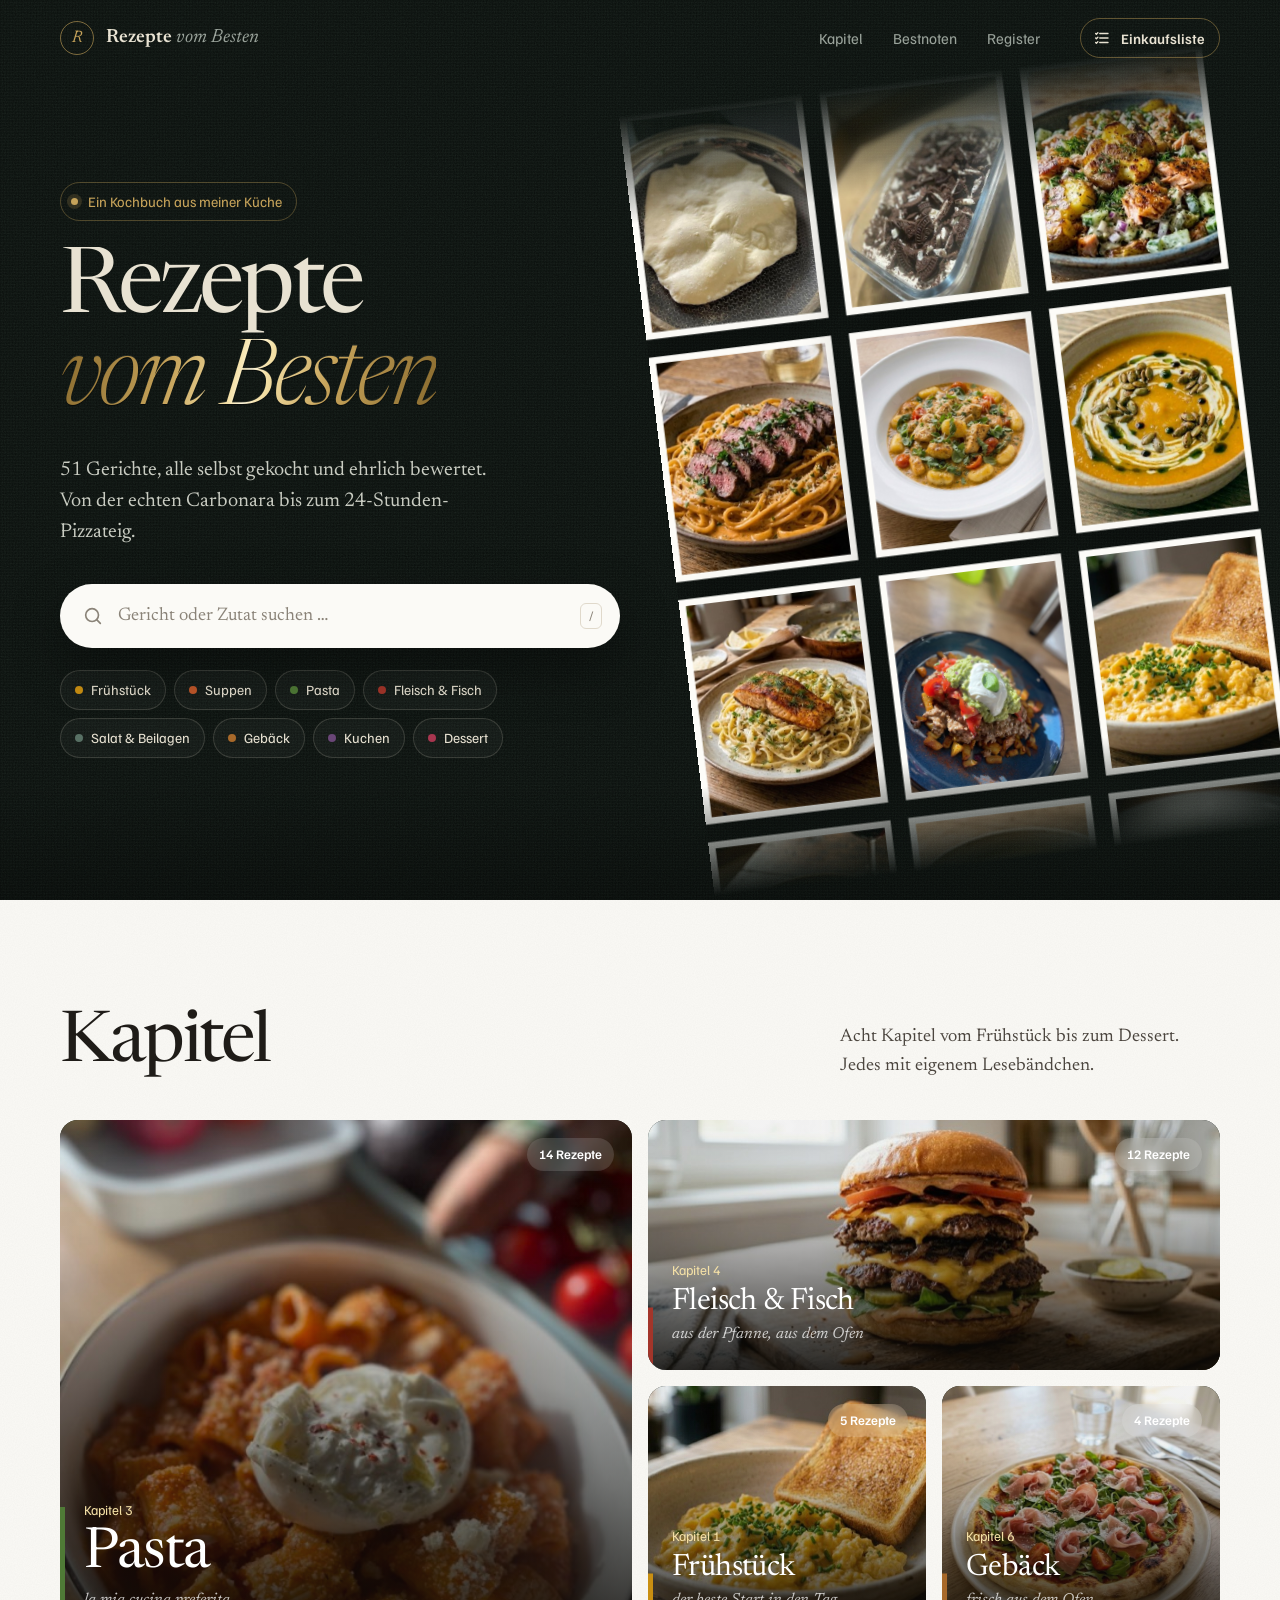
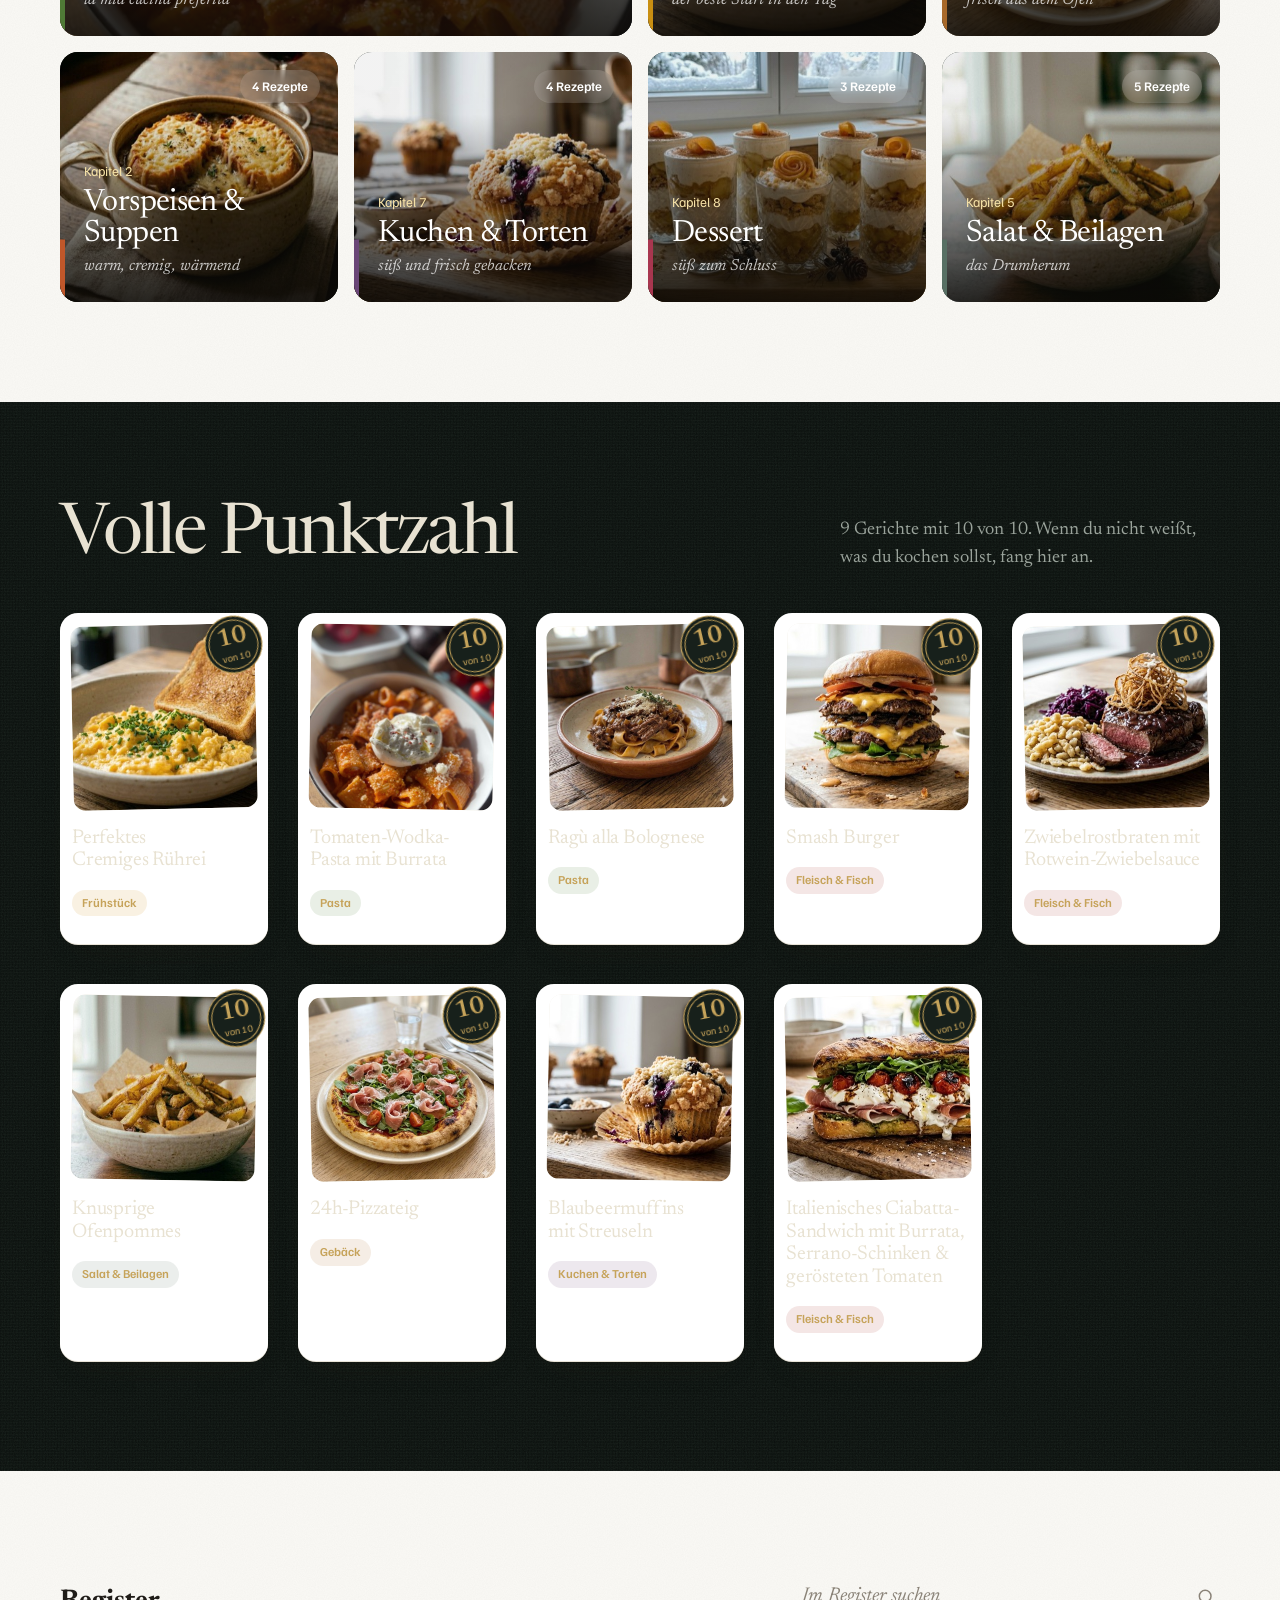
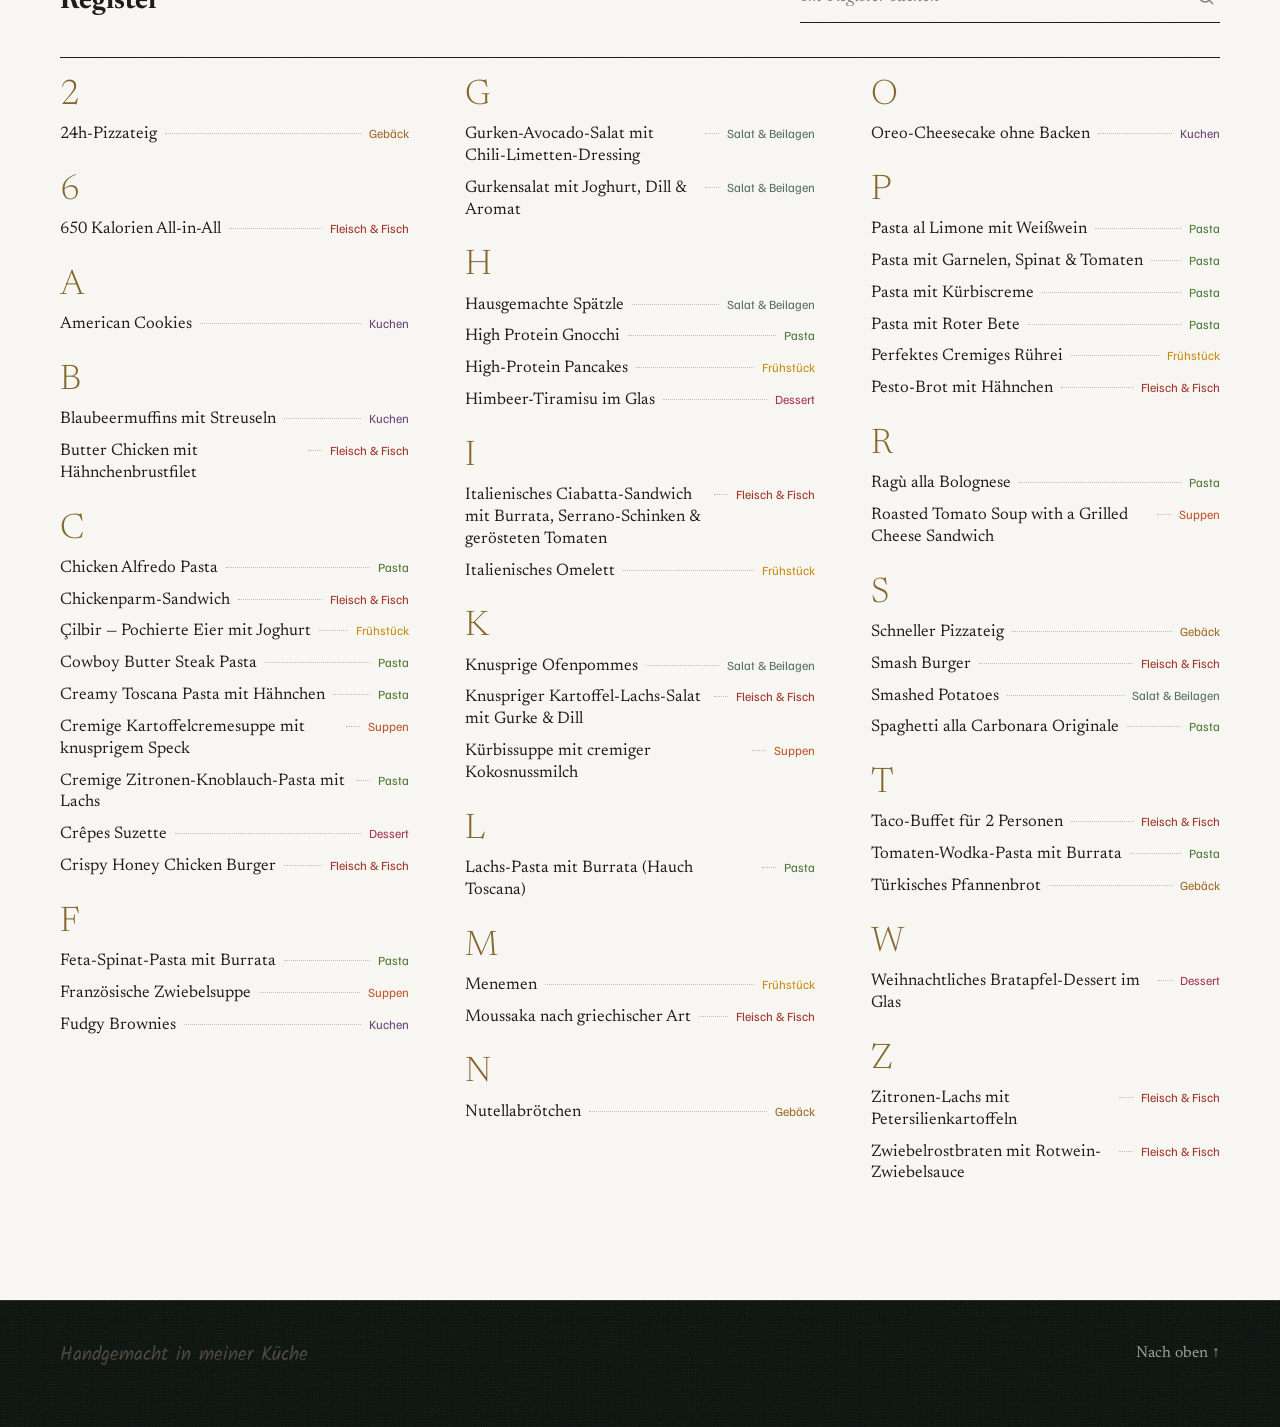
==== commit 86b99cfe: "Tomatensuppe: Basilikum, Rosmarin, Light Creme, optionale Brühe + Grilled Cheese Sandwich Co-Authore" ====
--- a/index.html
+++ b/index.html
@@ -12,7 +12,7 @@
 </head>
 <body data-page="index">
 <noscript><p style="padding:40px;font-family:Georgia,serif">Für das Kochbuch muss JavaScript eingeschaltet sein.</p></noscript>
-<script src="assets/recipes.js?v=9e4c5e9c"></script>
+<script src="assets/recipes.js?v=4ab112b4"></script>
 <script src="assets/book.js?v=c3e6f77a"></script>
 </body>
 </html>
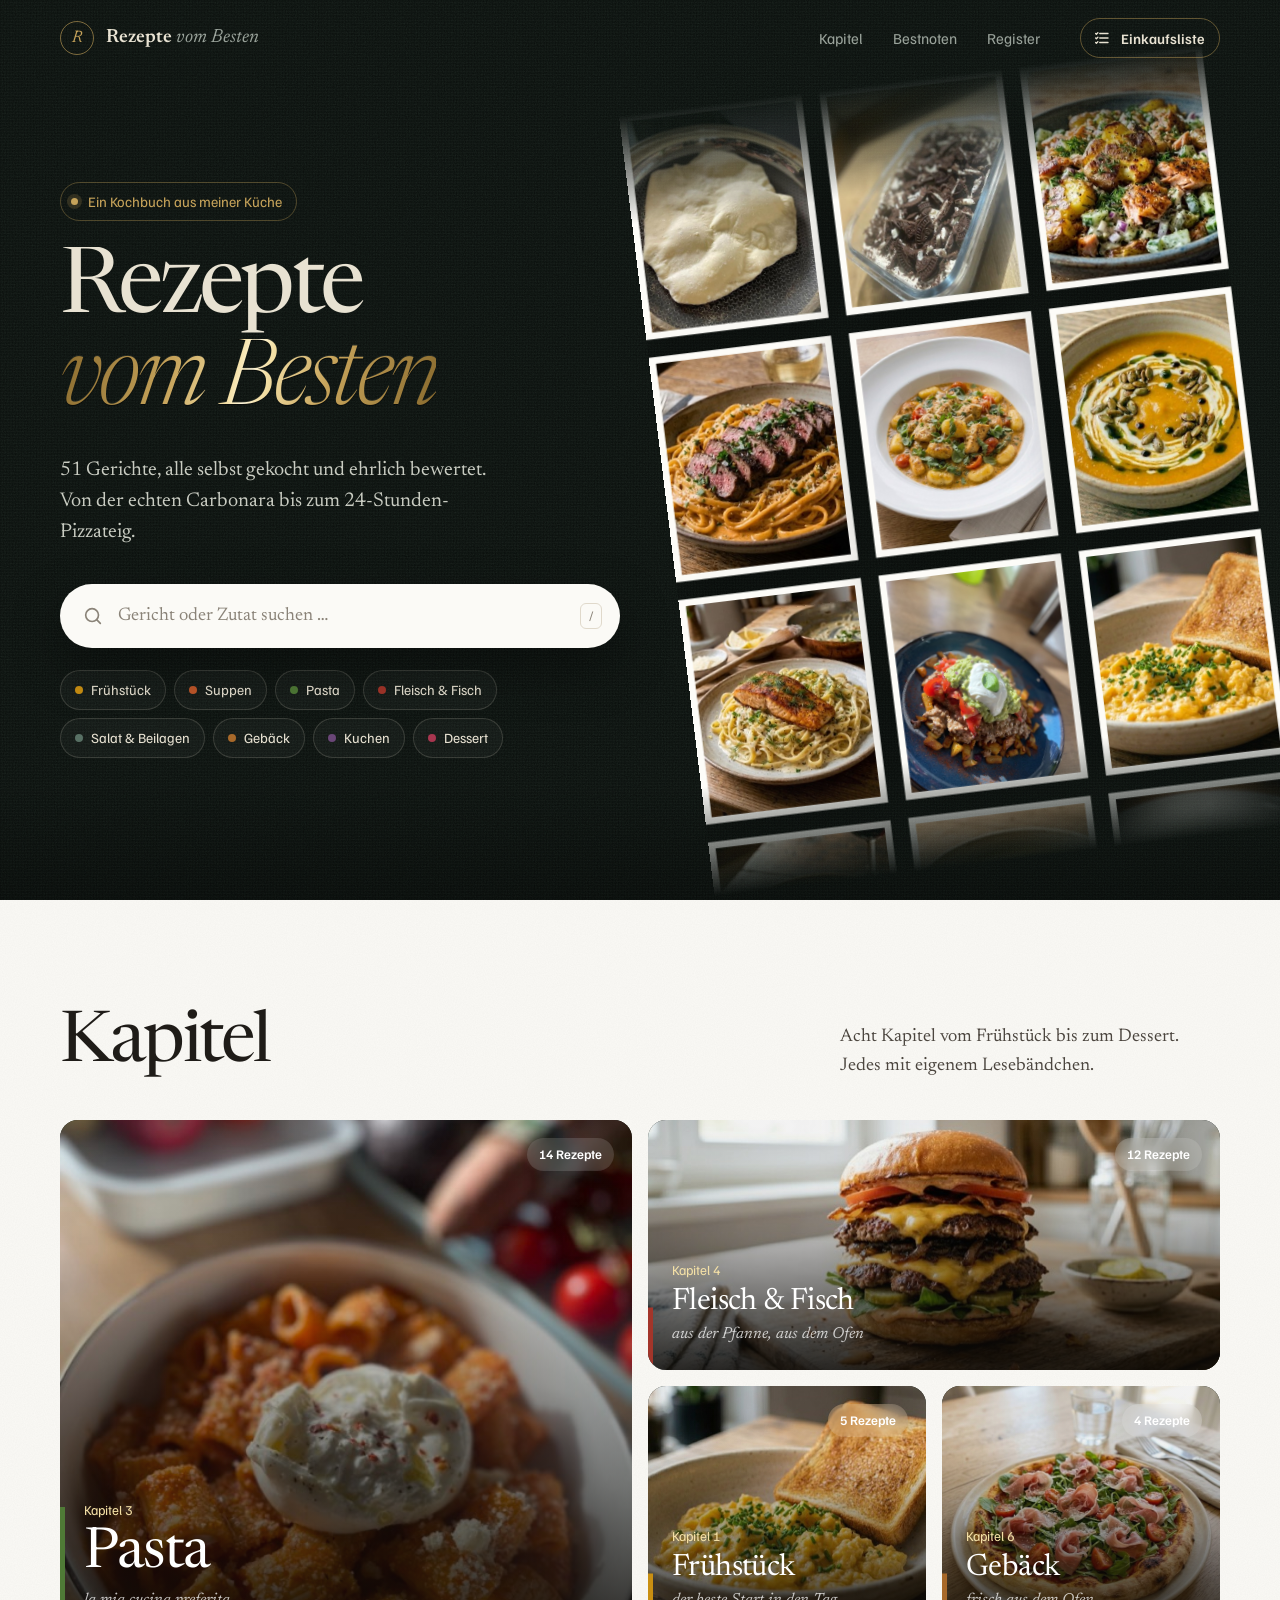
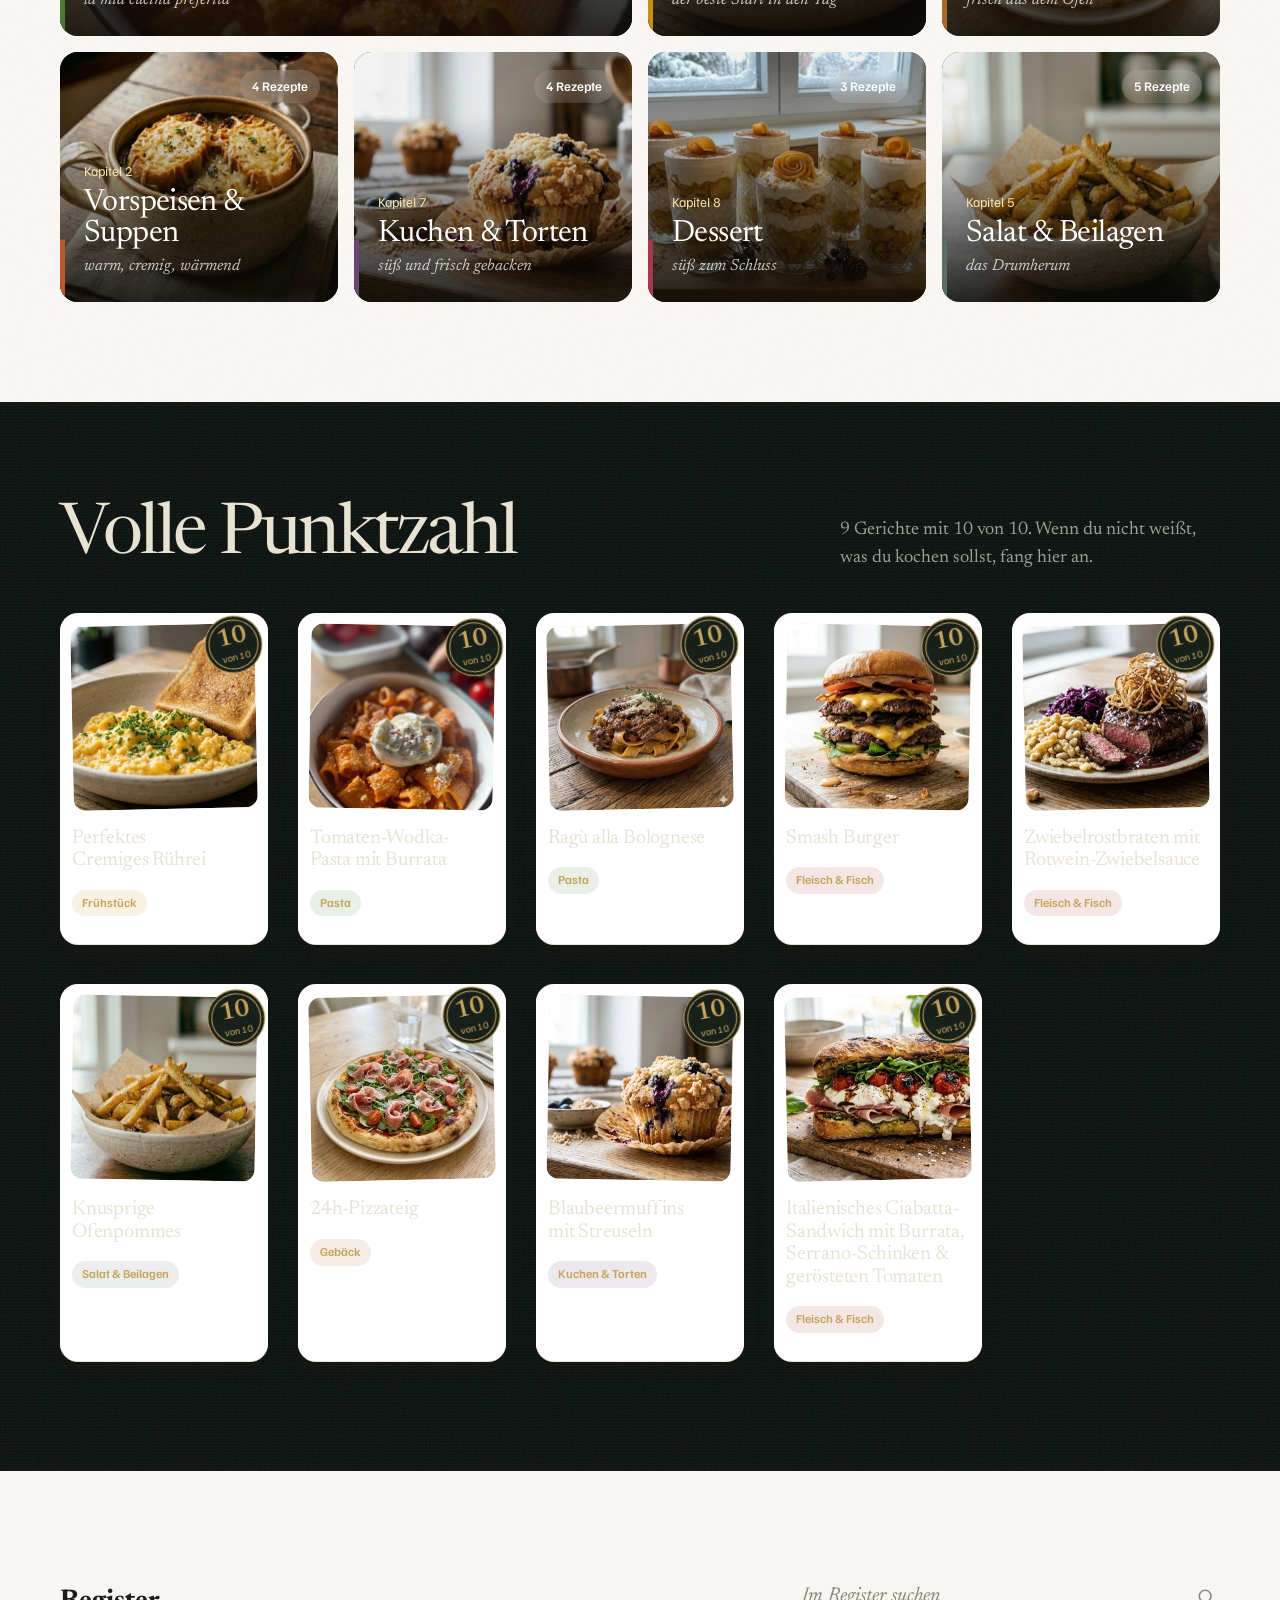
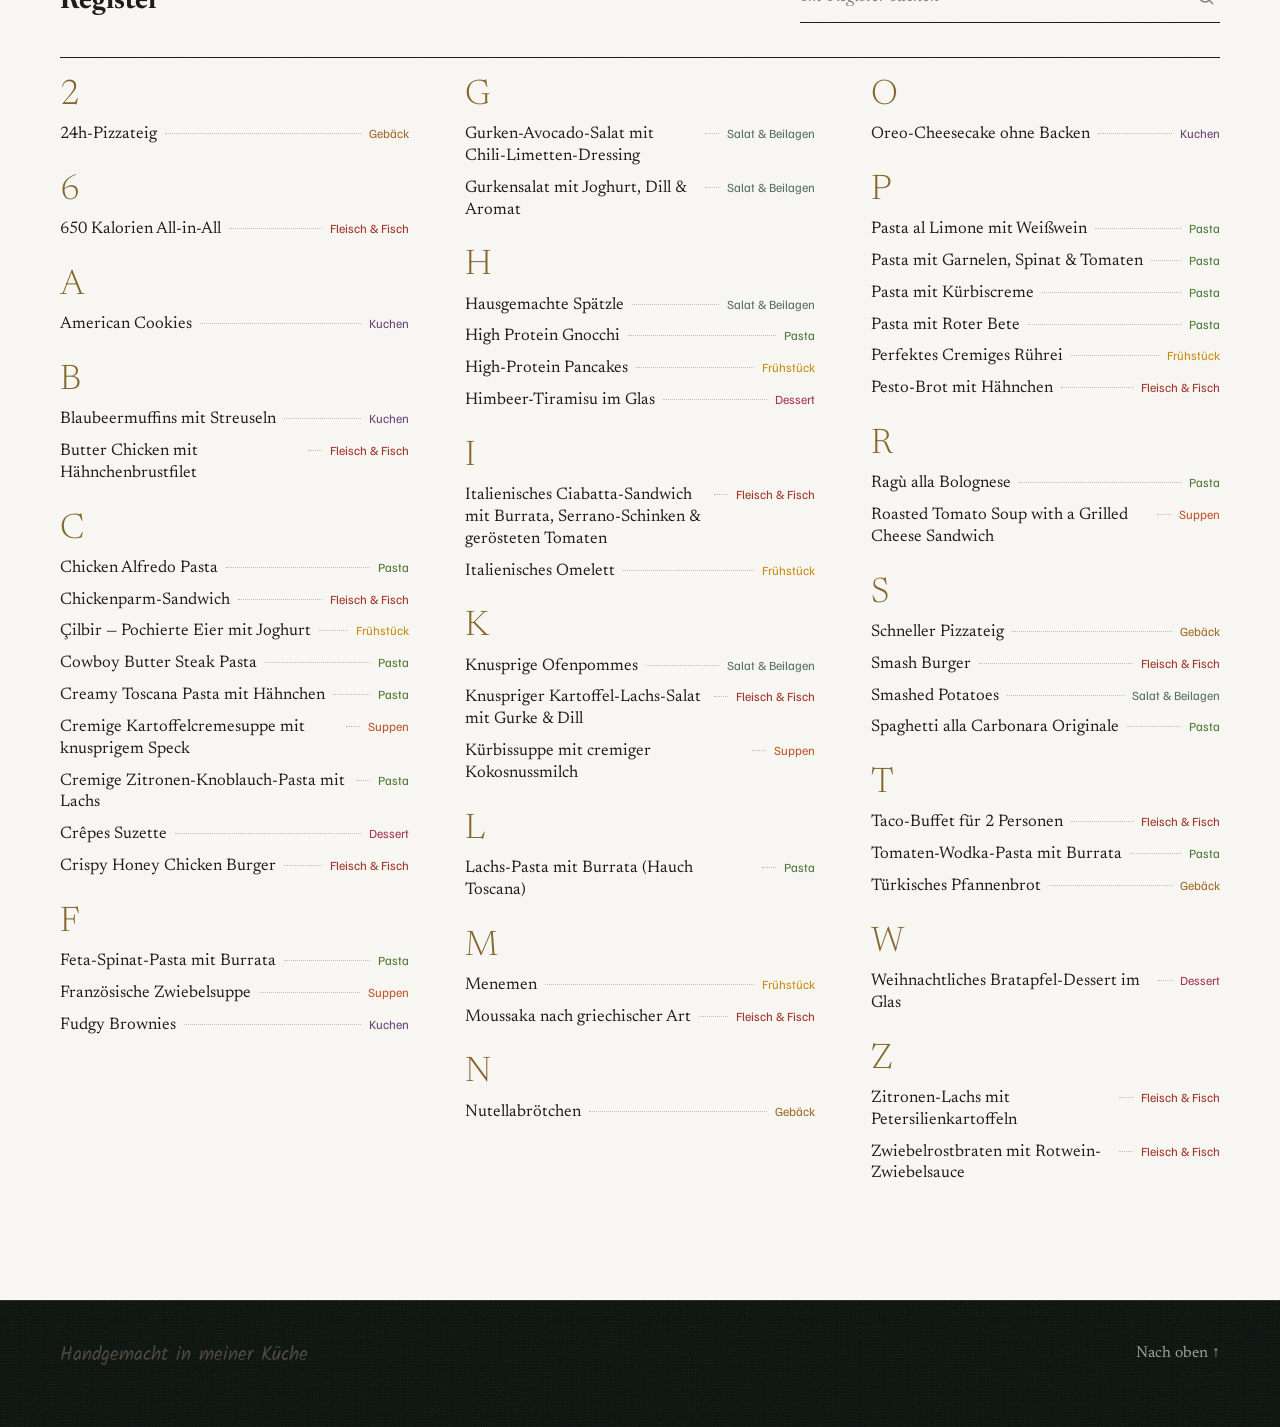
==== commit 69342368: "Grilled Cheese: normale Butter und Käse Co-Authored-By: Claude Opus 5.5 <noreply@anthropic.com>" ====
--- a/index.html
+++ b/index.html
@@ -12,7 +12,7 @@
 </head>
 <body data-page="index">
 <noscript><p style="padding:40px;font-family:Georgia,serif">Für das Kochbuch muss JavaScript eingeschaltet sein.</p></noscript>
-<script src="assets/recipes.js?v=4ab112b4"></script>
+<script src="assets/recipes.js?v=7fa5648d"></script>
 <script src="assets/book.js?v=c3e6f77a"></script>
 </body>
 </html>
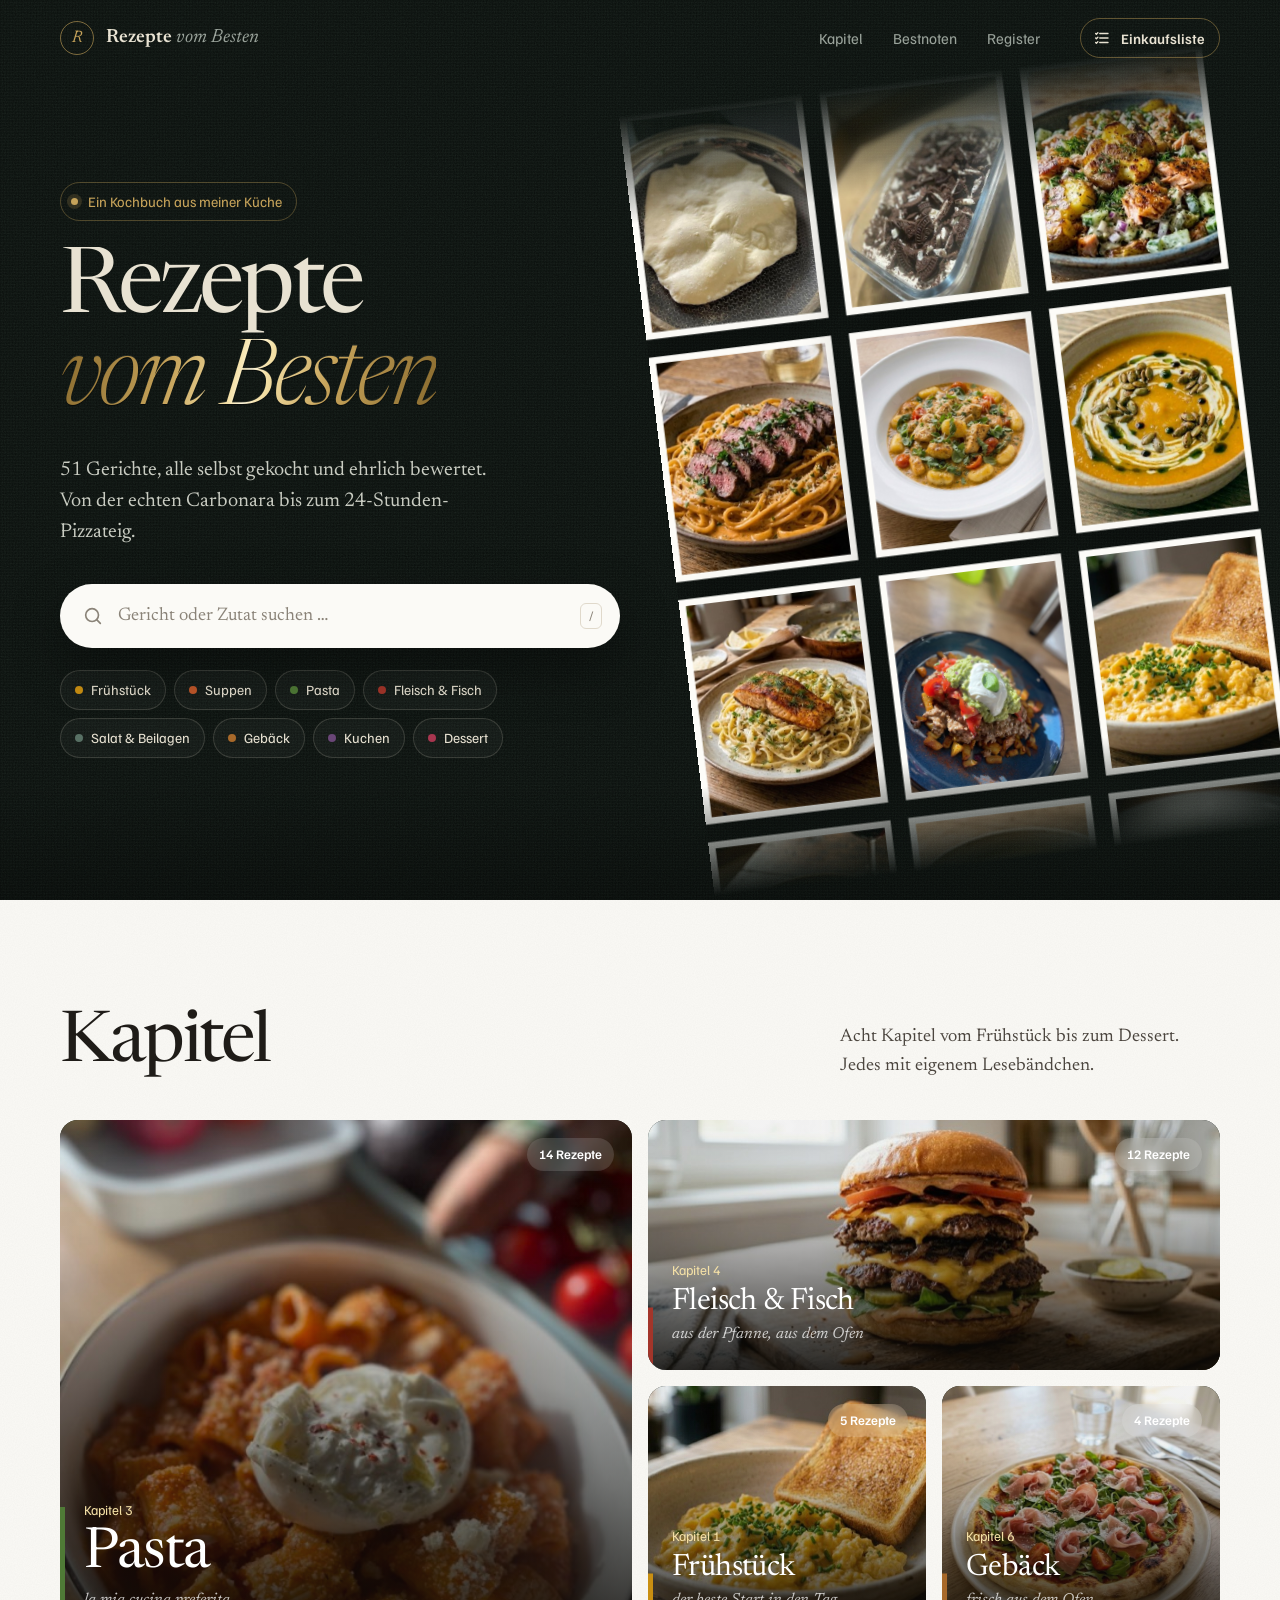
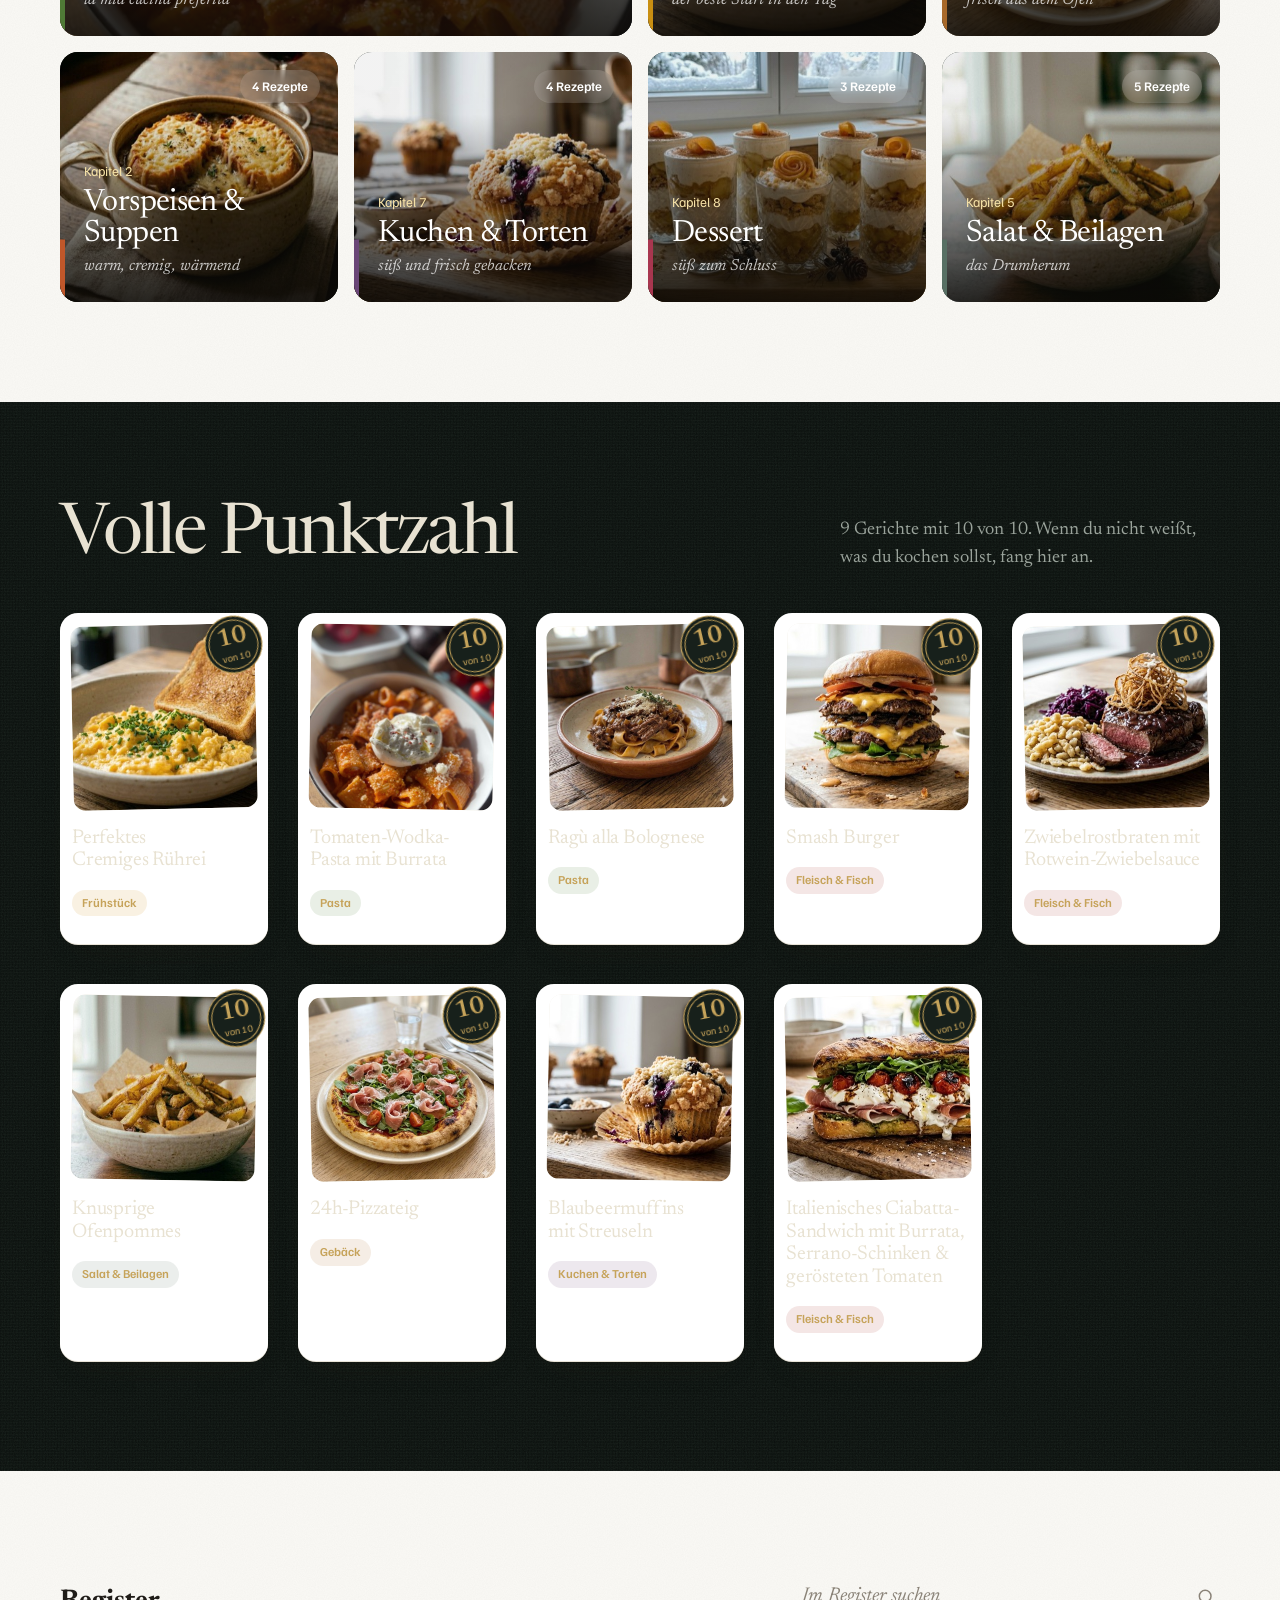
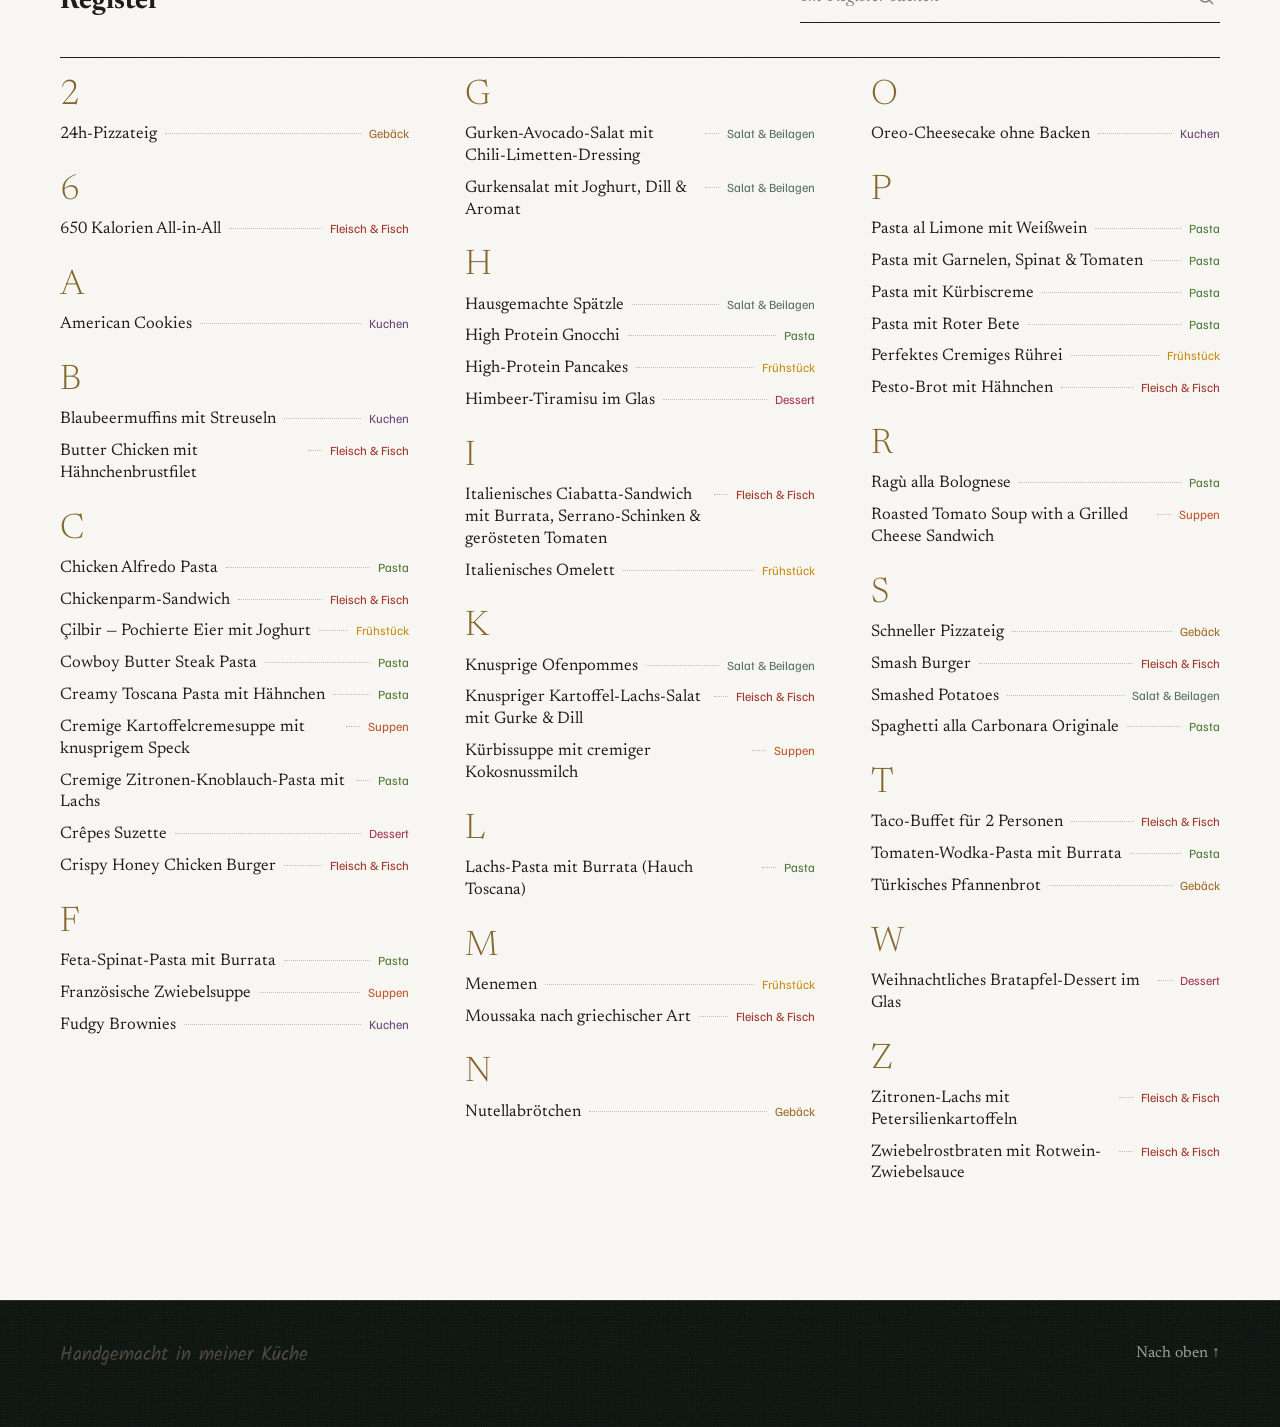
==== commit 11263dce: "Tomatensuppe: Schuss Olivenöl, 750 ml Gemüsebrühe statt Wasser Co-Authored-By: Claude Opus 5.5 <nore" ====
--- a/index.html
+++ b/index.html
@@ -12,7 +12,7 @@
 </head>
 <body data-page="index">
 <noscript><p style="padding:40px;font-family:Georgia,serif">Für das Kochbuch muss JavaScript eingeschaltet sein.</p></noscript>
-<script src="assets/recipes.js?v=7fa5648d"></script>
+<script src="assets/recipes.js?v=9d005cb8"></script>
 <script src="assets/book.js?v=c3e6f77a"></script>
 </body>
 </html>
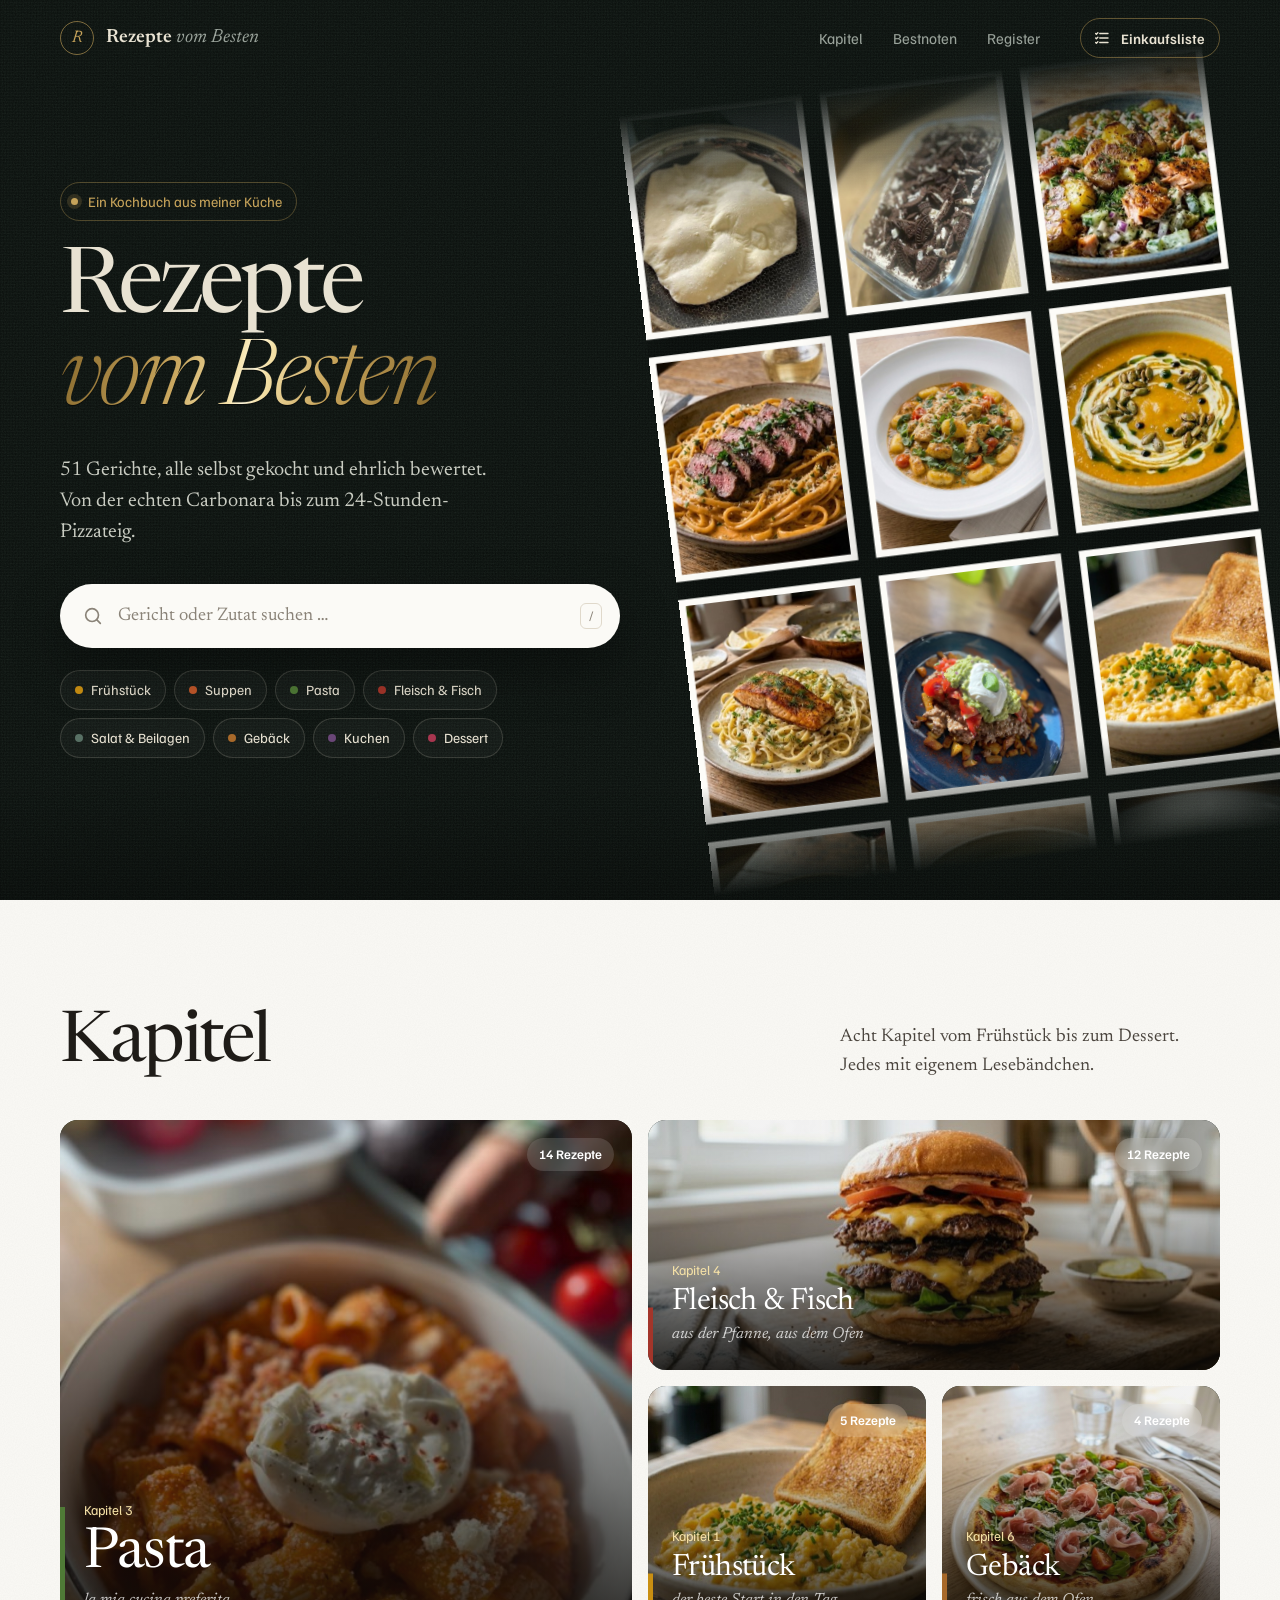
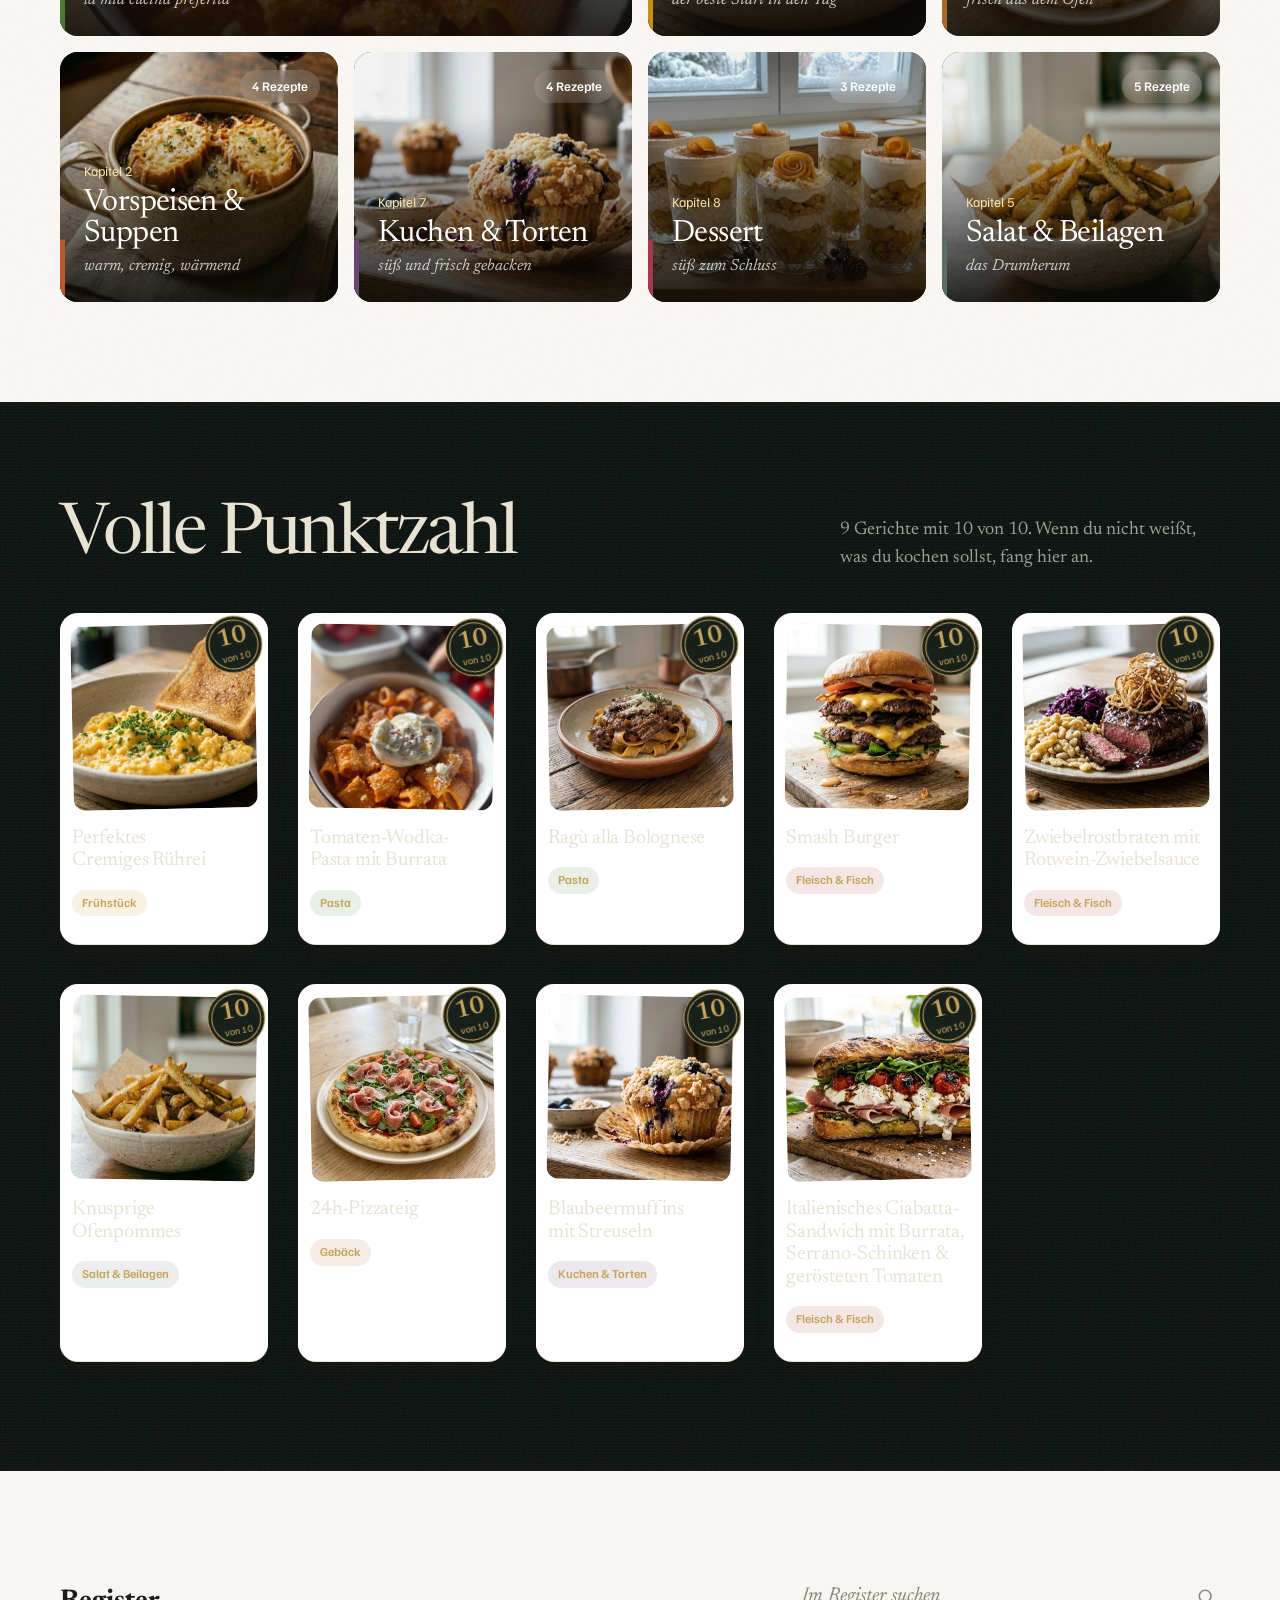
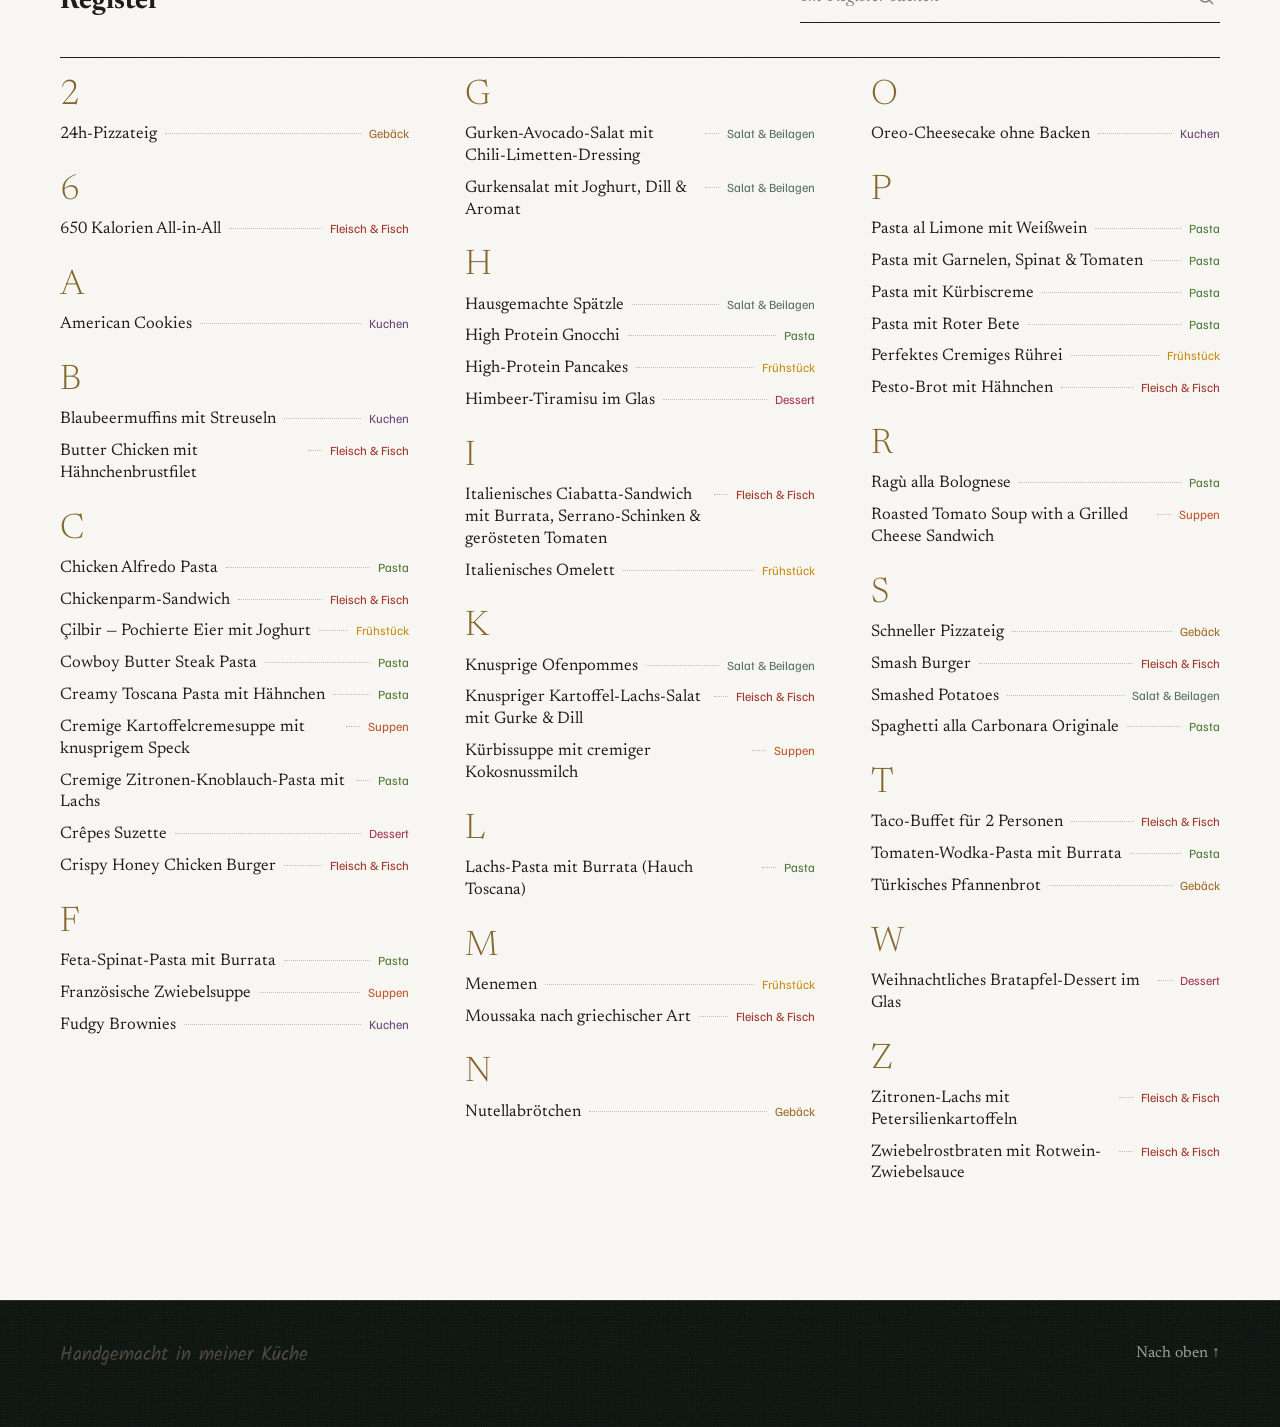
==== commit 1cca2c4a: "Tomatensuppe: 750 ml Wasser + ½ Brühwürfel oder 250 ml Brühe Co-Authored-By: Claude Opus 5.5 <norepl" ====
--- a/index.html
+++ b/index.html
@@ -12,7 +12,7 @@
 </head>
 <body data-page="index">
 <noscript><p style="padding:40px;font-family:Georgia,serif">Für das Kochbuch muss JavaScript eingeschaltet sein.</p></noscript>
-<script src="assets/recipes.js?v=9d005cb8"></script>
+<script src="assets/recipes.js?v=10ded439"></script>
 <script src="assets/book.js?v=c3e6f77a"></script>
 </body>
 </html>
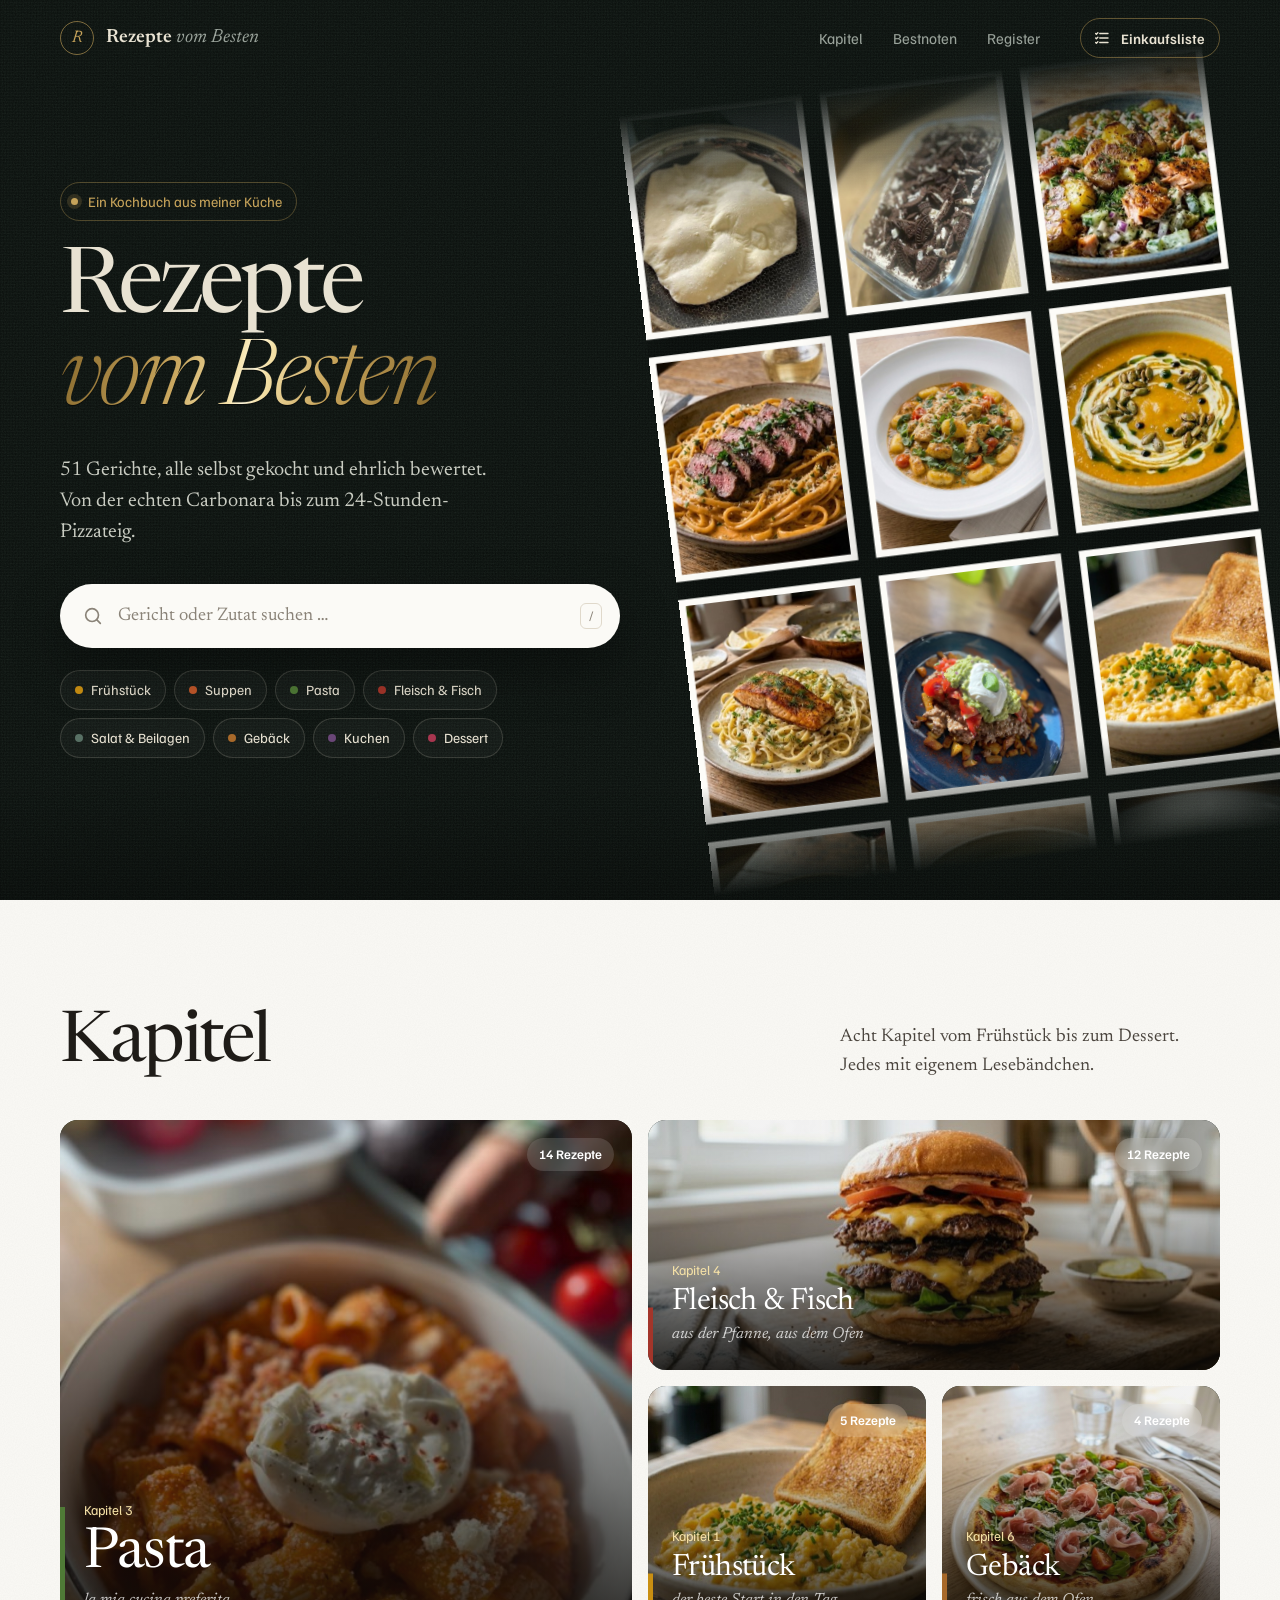
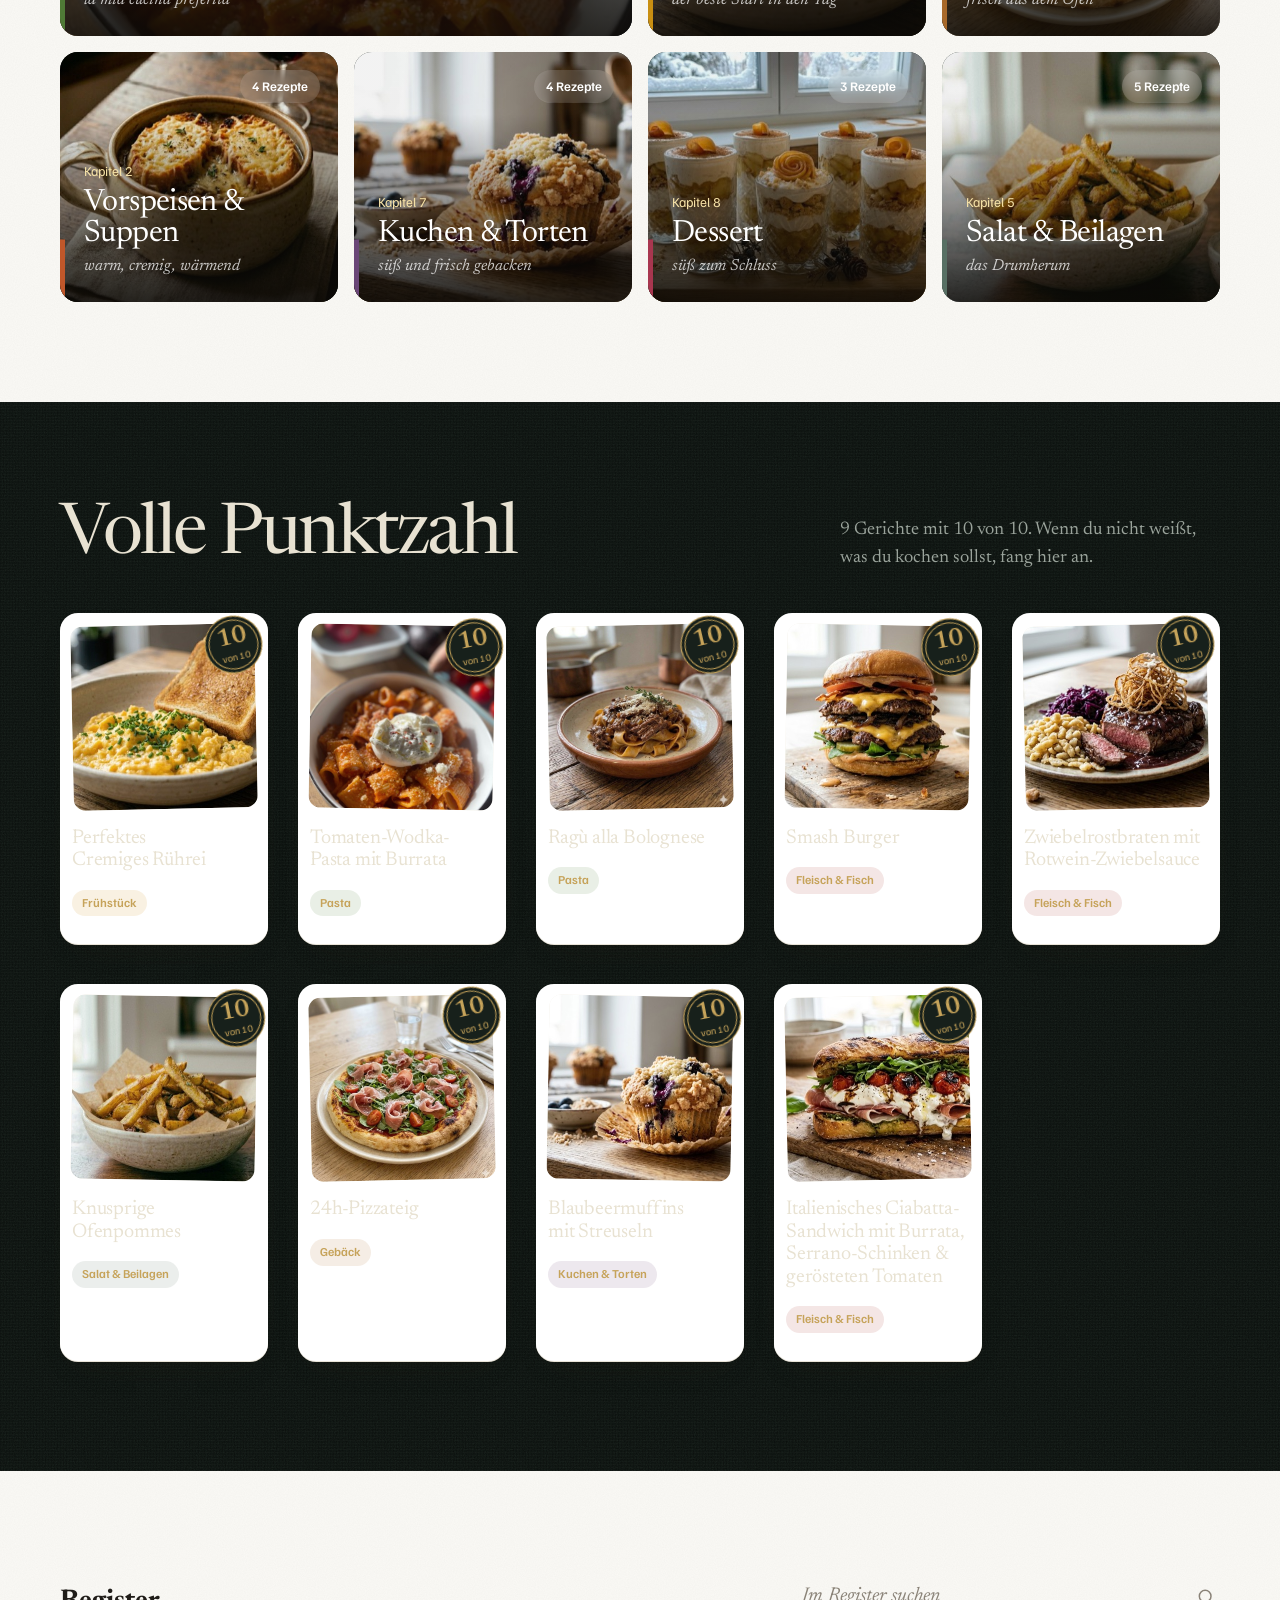
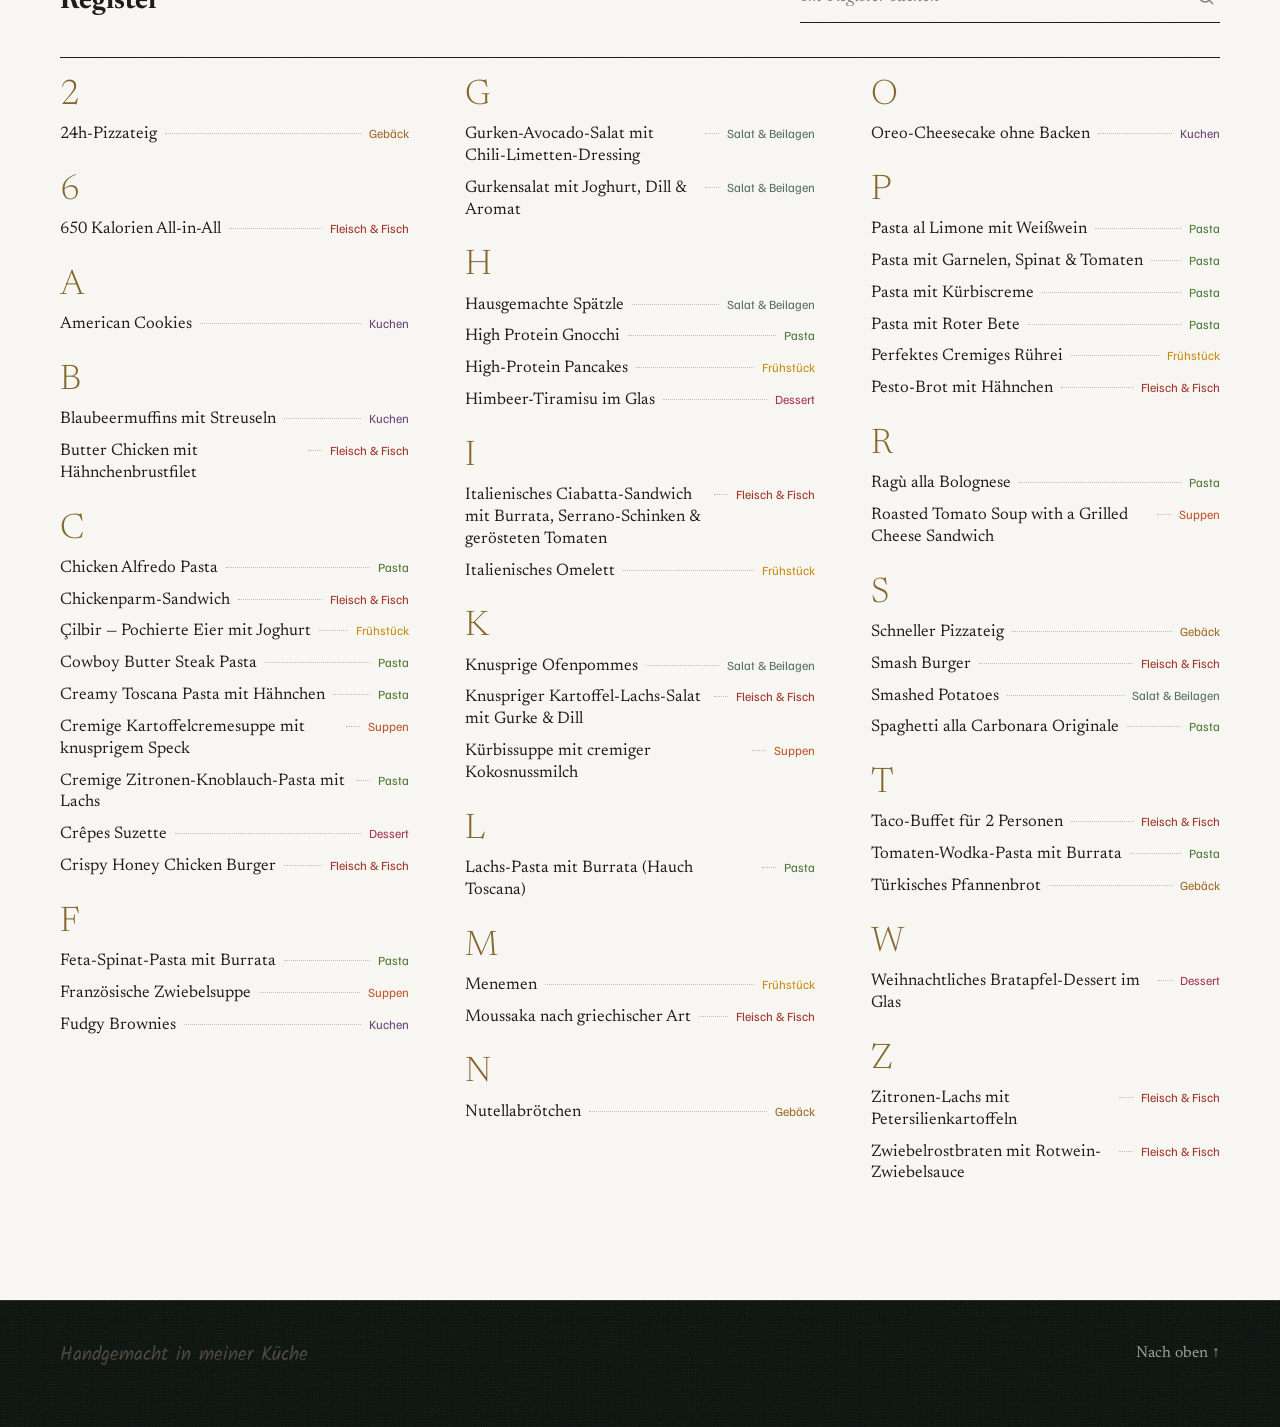
==== commit bd6fecb5: "Neues Foto für die Tomatensuppe mit Grilled Cheese Co-Authored-By: Claude Opus 5.5 <noreply@anthropi" ====
--- a/index.html
+++ b/index.html
@@ -12,7 +12,7 @@
 </head>
 <body data-page="index">
 <noscript><p style="padding:40px;font-family:Georgia,serif">Für das Kochbuch muss JavaScript eingeschaltet sein.</p></noscript>
-<script src="assets/recipes.js?v=10ded439"></script>
+<script src="assets/recipes.js?v=4ba6cb10"></script>
 <script src="assets/book.js?v=c3e6f77a"></script>
 </body>
 </html>
